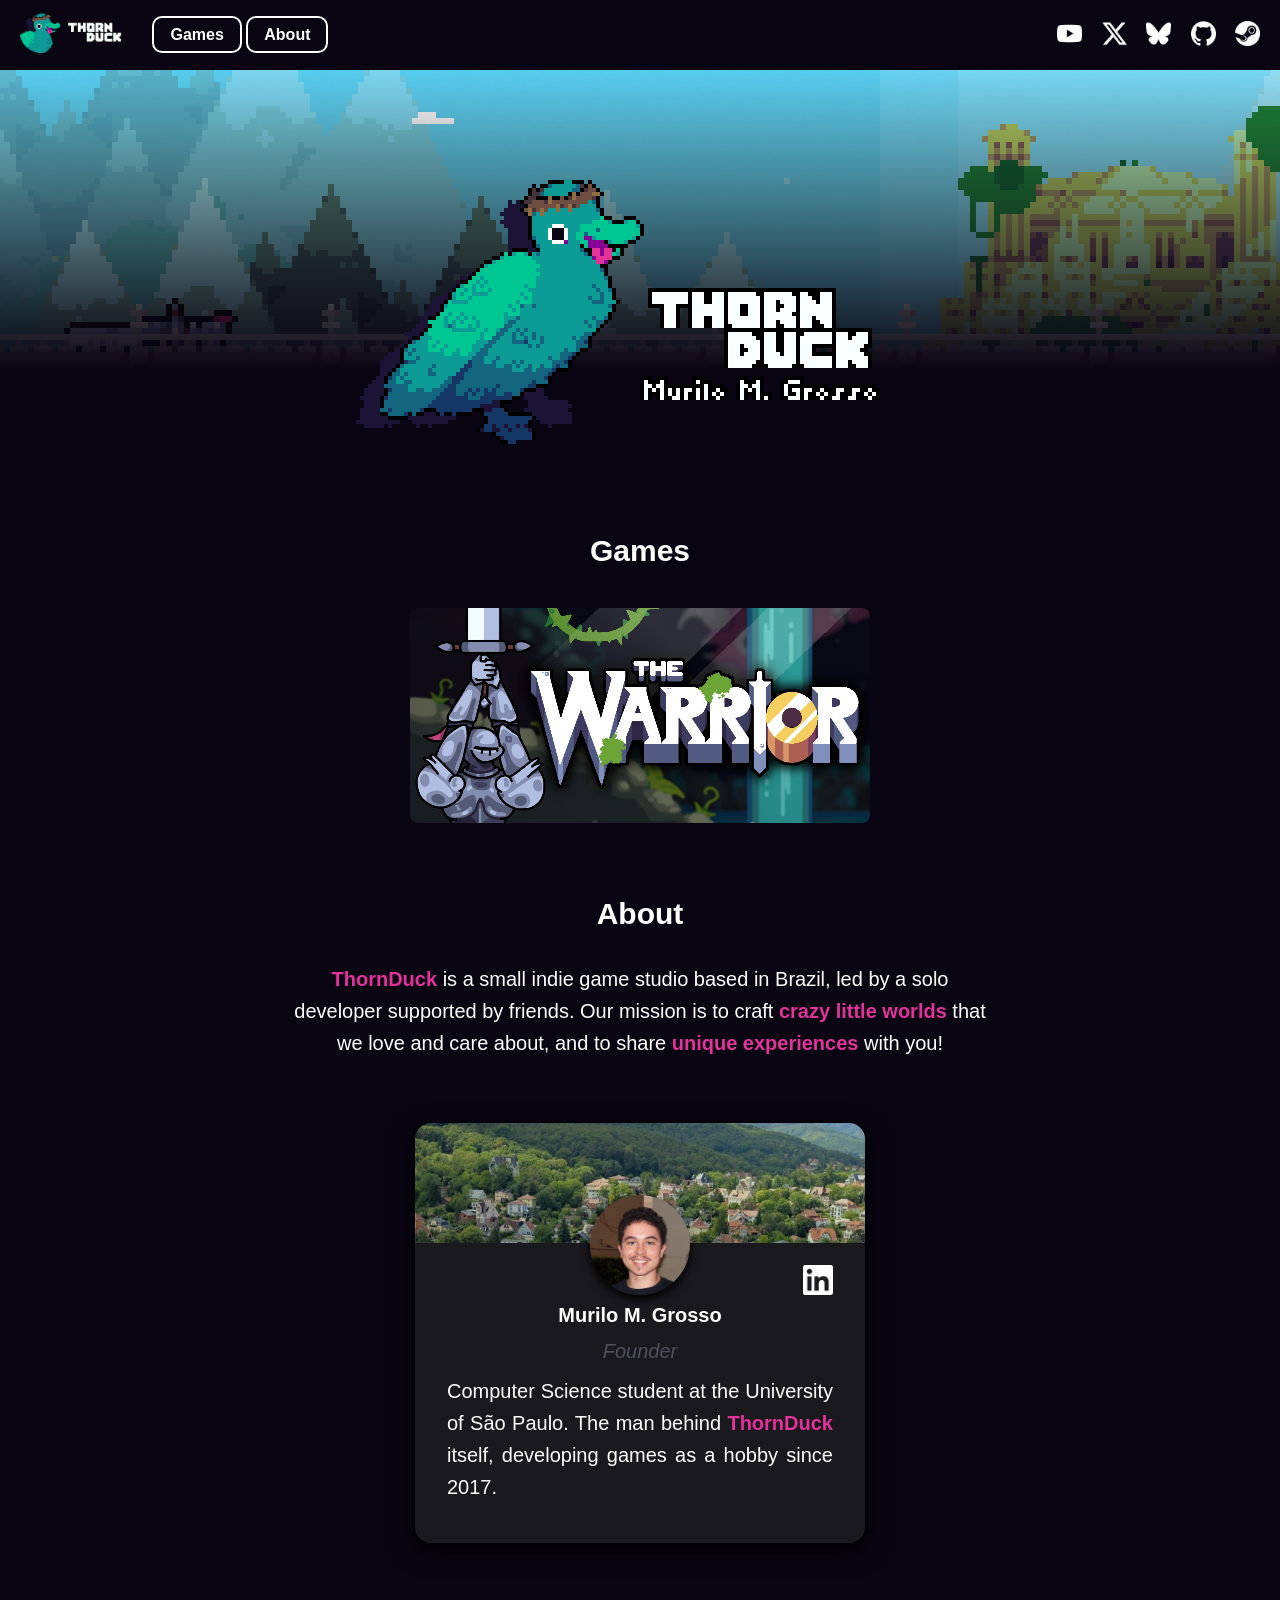
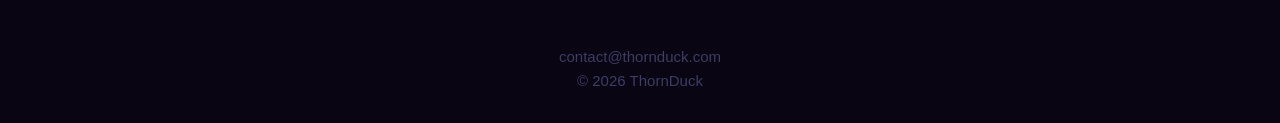
==== index.html @ c5590d7a "About update" ====
<!DOCTYPE html>
<html lang="en">
<head>	
    	<meta charset="UTF-8">
		<title>ThornDuck</title>
    	<link rel="stylesheet" href="styles/style.css">
		<link rel="icon" href="imgs/icon_32.ico">
</head>

<body>
<header>
	<div class="header-left">
		<a href="#">
			<img src="imgs/thornduck_header.png" alt="ThornDuck logo" class="header-logo">
		</a>

		<nav>
			<a href="#games">Games</a>
			<a href="#about">About</a>
		</nav>
	</div>

	<div class="header-right">
		<a href="https://www.youtube.com/@thornduck303" target="_blank"><img src="imgs/youtube.webp" alt="YouTube"></a>
		<a href="https://twitter.com/Murilo3031" target="_blank"><img src="imgs/x.webp" alt="X"></a>
		<a href="https://bsky.app/profile/thornduck.bsky.social" target="_blank"><img src="imgs/bluesky.webp" alt="Bluesky"></a>
		<a href="https://github.com/thornduck303" target="_blank"><img src="imgs/github.webp" alt="Github"></a>
		<a href="https://store.steampowered.com/curator/45712863-ThornDuck/" target="_blank"><img src="imgs/steam.webp" alt="Steam"></a>
	</div>
</header>

<main>
	<img id="main-logo" class="pixel-perfect-image" src="imgs/thornduck_160x80_2025.gif" alt="ThornDuck logo">

	<section id="games">
		<p> </p>
		<h2>Games</h2>

		<div class="game">
			<a class="game-capsule" href="https://store.steampowered.com/app/2411250/The_Warrior/" target="_blank">
				<img src="imgs/thewarrior_capsule.png" alt="The Warrior game cover">
			</a>
		</div>
	</section>

	<section id="about">
		<h2>About</h2>

		<div class="text">
			<p>
				<span class="colored-text">ThornDuck</span> is a small indie game studio based in Brazil, led by a solo developer supported by friends.
				Our mission is to craft <span class="colored-text">crazy little worlds</span> that we love and care about, and to share <span class="colored-text">unique experiences</span> with you!
			</p>
		</div>

		<div class="members-wrapper">
			<div class="member" id="murilo">
				<div class="member-header">
					<img class="profile-pic" src="imgs/murilo.jpg" alt="Murilo M. Grosso">
					<a class="member-linkedin" href="https://linkedin.com/in/murilomgrosso" target="_blank">
						<img src="imgs/linkedin.webp" alt="LinkedIn">
					</a>
				</div>

				<p class="member-name">Murilo M. Grosso</p>
				<p class="member-role">Founder</p>
				<p class="member-description">
					Computer Science student at the University of São Paulo.
					The man behind <span class="colored-text">ThornDuck</span> itself, developing games as a hobby since 2017.
				</p>
			</div>

			<!-- <div class="member" id="daniel">
				<div class="member-header">
					<img class="profile-pic" src="imgs/daniel.jpg" alt="Daniel L. Grave">
					<a class="member-linkedin" href="https://linkedin.com/in/daniellgrave" target="_blank">
						<img src="imgs/linkedin.webp" alt="LinkedIn">
					</a>
				</div>
				<p class="member-name">Daniel L. Grave</p>
				<p class="member-role">Composer & Strategy Consultant</p>
				<p class="member-description">
                    Software engineer and Unity developer with 6+ years experience.
                    Composer of <span class="colored-text">The Warrior soundtrack</span>.
				</p>
			</div> -->
		</div>
	</section>
</main>

<footer>
	<p>contact@thornduck.com</p>
	<p>© 2026 ThornDuck</p>
</footer>
</body>
</html>
---- styles/style.css ----
:root {
	--lightbrown:	#916e42;
	--brown:		#6e4e41;
	--darkbrown:	#48323b;
	--lightcyan:	#00c692;
	--cyan:			#0d9c95;
	--darkcyan:		#13667e;
	--darkercyan:	#153765;
	--darkestcyan:	#1b1437;
	--pink:			#e3329a;
	--darkpink:		#890094;
	--white:		#ffffff;
	--black:		#000000;
	--darkblue:		#090512;
}

* {
	box-sizing: border-box;
	margin: 0;
}

body {
	font-family: Arial, sans-serif;
	background-color: var(--darkblue);
	color: var(--white);
}

header {
	position: fixed;
	top: 0;
	width: 100%;
	height: 70px;

	display: flex;
	justify-content: space-between;
	align-items: center;
	background-color: var(--darkblue);

	padding: 0 20px;
	z-index: 1000;
}

.header-left {
	display: flex;
	align-items: center;
	gap: 30px;
}

.header-logo {
	height: 40px;
}

nav a {
	padding: 8px 16px;
	border: 2px solid var(--white);
	border-radius: 10px;

	color: var(--white);
	text-decoration: none;
	font-weight: bold;

	transition: 0.3s;
}

nav a:hover {
	background-color: var(--white);
	color: var(--darkblue);
}

.header-right img {
	height: 25px;
	margin-left: 15px;
}

main {
    margin-top: 70px;
    text-align: center;

    background-image: 
        linear-gradient(to top, var(--darkblue) 0%, var(--darkblue) 50%, transparent 100%),
        url("../imgs/main_background.png");

    background-repeat: no-repeat, repeat-x;
    background-position: top, top;

    background-size: auto 600px, auto;
}

section {
    scroll-margin-top: 80px;
	margin-top: 70px;
	margin-bottom: 70px;
}

h2 {
	font-size: 30px;
}

p {
    font-size: 20px;
    line-height: 1.6;
}

.colored-text {
	color: var(--pink);
	font-weight: bold;
}

#main-logo {
	margin-top: 70px;
	width: 640px;
}

.pixel-perfect-image{
	image-rendering: optimizeSpeed;
	image-rendering: -moz-crisp-edges;
	image-rendering: -o-crisp-edges;
	image-rendering: -webkit-optimize-contrast;
	image-rendering: optimize-contrast;
	image-rendering: pixelated;
	-ms-interpolation-mode: nearest-neighbor;
}

#about {
	display: flex;
	flex-direction: column;
	gap: 2rem;
}

.text {
	max-width: 700px;
	margin: auto;
}

.members-wrapper {
	display: flex;
	flex-wrap: wrap;
	justify-content: center;
	gap: 2rem;
}

.member { 
	position: relative; 
	padding: 2rem; 
	margin: 2rem 0; 
	border-radius: 16px; 

	background-color: rgba(25, 25, 30, 1); 
	overflow: hidden; 
	box-shadow: 0 8px 25px var(--black); 

	flex: 1 1 300px; 
	max-width: 450px; 
}

.member::before { 
	content: ""; 
	position: absolute; 
	top: 0; 
	left: 0; 
	width: 100%; 
	height: 120px; 

	background-size: cover; 
	background-position: center;
	 z-index: 0; 
	 opacity: 0.8; 
}

#murilo::before {
	background-image: url("../imgs/murilo_header.jpg");
}

#daniel::before {
	background-image: url("../imgs/daniel_header.jpg");
}

.member > * { 
	position: relative; 
	z-index: 1; 
}

.member-header {
	position: relative;
	display: flex;
	align-items: center;
}

.profile-pic { 
	width: 100px; 
	height: 100px;
	margin: 40px auto 0 auto; 

	border-radius: 50%; 
	object-fit: cover; 

	box-shadow: 0 4px 10px var(--black); 
}

.member-linkedin {
	position: absolute;
	right: 0;
	top: 110px;
}

.member-linkedin img { 
	width: 30px; height: auto; 
}

.member-name {
	margin: 0.25rem 0;
  	font-weight: bold;
}

.member-role {
	color: rgba(80, 80, 90, 1); 
  	font-style: italic;
}

.member-description {
	margin: 0.5rem 0;
	text-align: justify;
}

.game {
	margin-top: 40px;
}

.game-capsule img {
	border-radius: 8px;
}

footer {
	text-align: center;
	margin: 50px 0 30px;
}

footer p {
	color: rgba(60, 60, 100, 1); 
	font-size: 15px;
}
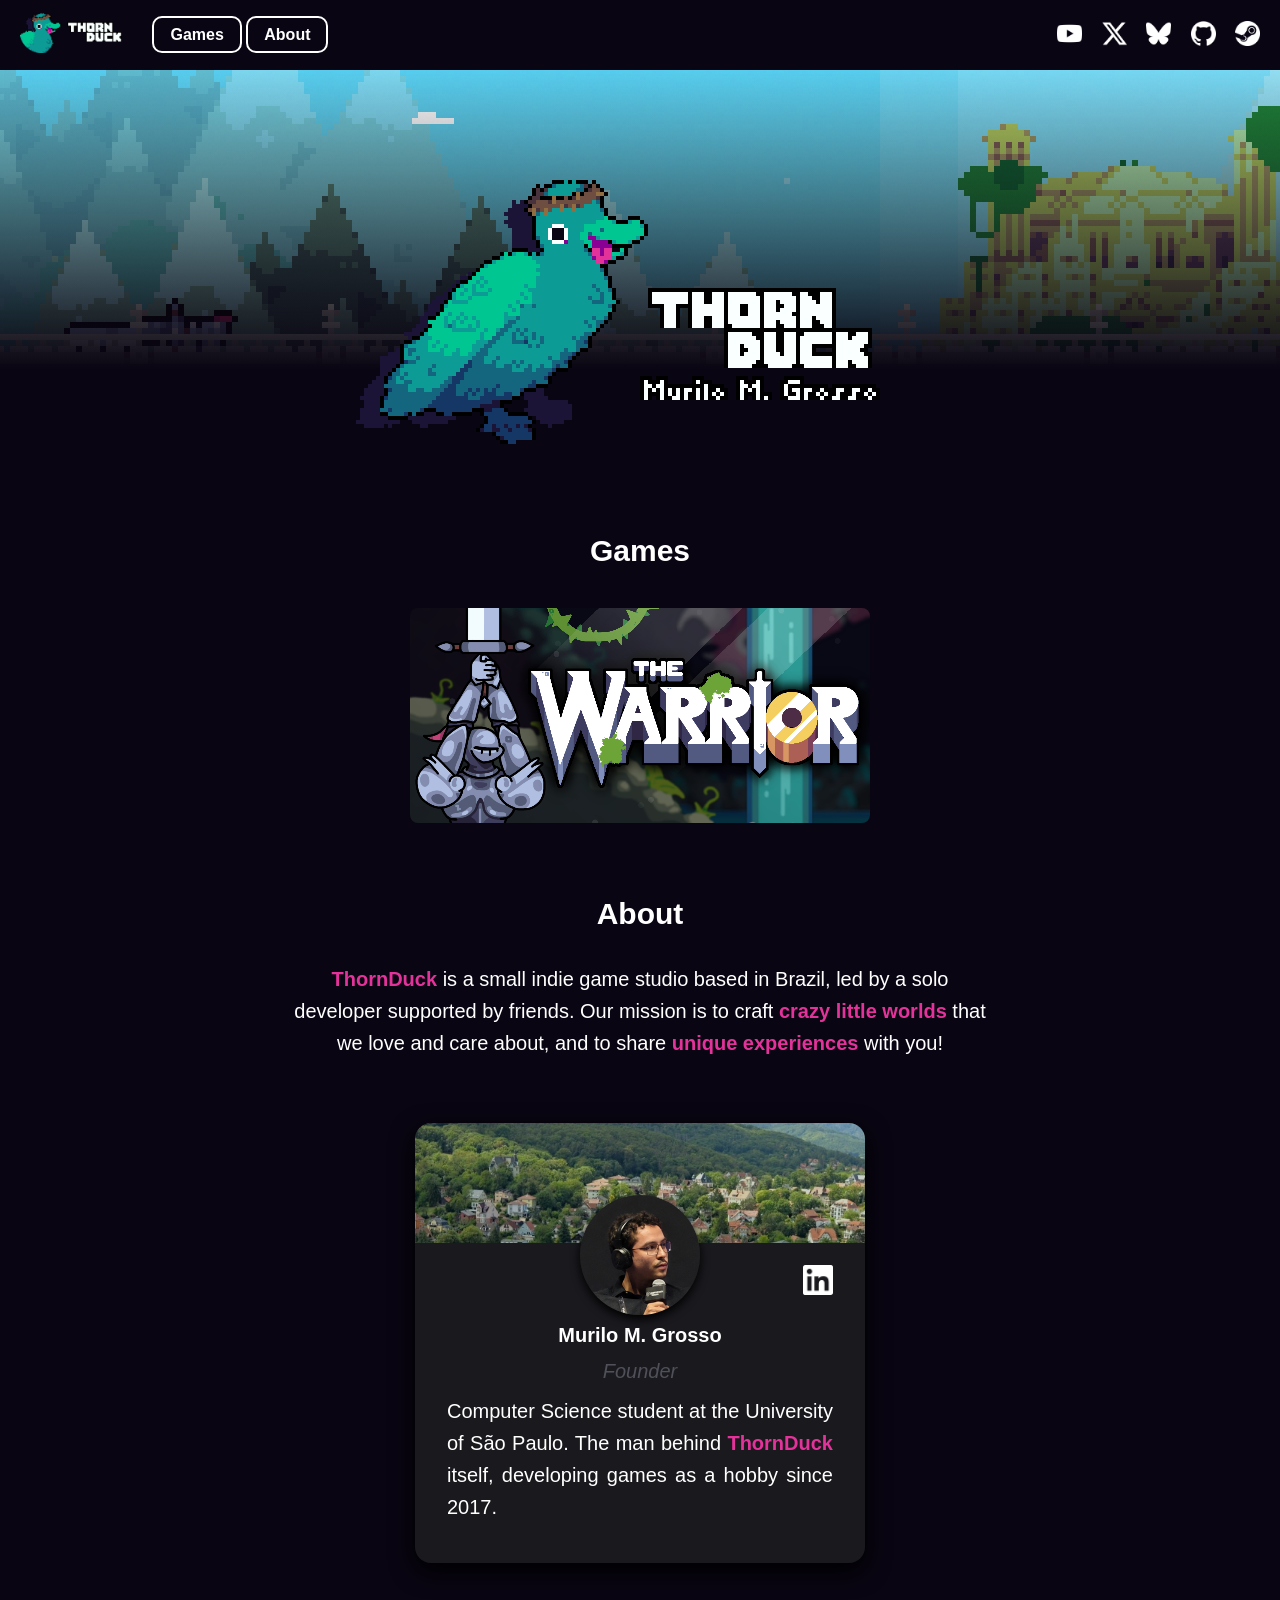
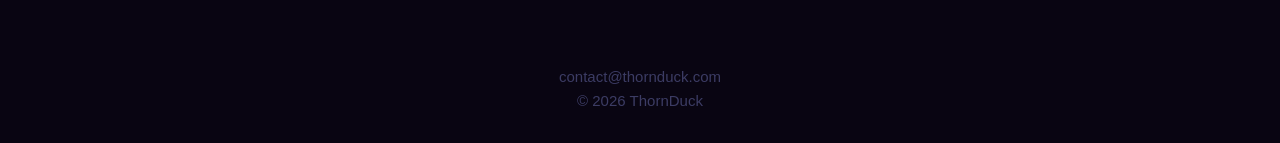
==== commit bde8027b: "New profile pic" ====
--- a/index.html
+++ b/index.html
@@ -69,20 +69,61 @@
 					The man behind <span class="colored-text">ThornDuck</span> itself, developing games as a hobby since 2017.
 				</p>
 			</div>
+		</div>
+<!-- 
+		<h3>Partners</h3>
 
-			<!-- <div class="member" id="daniel">
-				<div class="member-header">
-					<img class="profile-pic" src="imgs/daniel.jpg" alt="Daniel L. Grave">
-					<a class="member-linkedin" href="https://linkedin.com/in/daniellgrave" target="_blank">
-						<img src="imgs/linkedin.webp" alt="LinkedIn">
-					</a>
+		<div class="partners-wrapper">
+			<div class="partner" id="daniel">
+				<img class="partner-pic" src="imgs/daniel.jpg" alt="Daniel L. Grave">
+
+				<div class="partner-info">
+					<p class="partner-name">Daniel L. Grave</p>
+					<p class="partner-role">Business Strategy Consultant</p>
+					<p class="partner-description">
+						Composer of <span class="colored-text">The Warrior soundtrack</span>.
+					</p>
 				</div>
-				<p class="member-name">Daniel L. Grave</p>
-				<p class="member-role">Composer & Strategy Consultant</p>
-				<p class="member-description">
-                    Software engineer and Unity developer with 6+ years experience.
-                    Composer of <span class="colored-text">The Warrior soundtrack</span>.
-				</p>
+			</div>
+
+			<div class="partner" id="octavio">
+				<img class="partner-pic" src="imgs/octavio.jpg" alt="Octávio">
+
+				<div class="partner-info">
+					<p class="partner-name">Octávio</p>
+					<p class="partner-role">Composer</p>
+					<p class="partner-description">
+						THGTTS
+					</p>
+				</div>
+			</div>
+
+			<div class="partner" id="swipe">
+				<img class="partner-pic" src="imgs/swipe.jpg" alt="Swipe">
+
+				<div class="partner-info">
+					<p class="partner-name">Swipe</p>
+					<p class="partner-role">
+						Programmer
+					</p>
+					<p class="partner-description">
+						Chroma
+					</p>
+				</div>
+			</div>
+
+			<div class="partner" id="ekebis">
+				<img class="partner-pic" src="imgs/empty_user.jpg">
+
+				<div class="partner-info">
+					<p class="partner-name">Ekebis</p>
+					<p class="partner-role">
+						Composer
+					</p>
+					<p class="partner-description">
+						May 31st, 2004
+					</p>
+				</div>
 			</div> -->
 		</div>
 	</section>
--- a/styles/style.css
+++ b/styles/style.css
@@ -96,6 +96,10 @@
 	font-size: 30px;
 }
 
+h3 {
+	font-size: 25px;
+}
+
 p {
     font-size: 20px;
     line-height: 1.6;
@@ -187,8 +191,8 @@
 }
 
 .profile-pic { 
-	width: 100px; 
-	height: 100px;
+	width: 120px; 
+	height: 120px;
 	margin: 40px auto 0 auto; 
 
 	border-radius: 50%; 
@@ -222,6 +226,61 @@
 	text-align: justify;
 }
 
+.partners-wrapper {
+    display: flex;
+    gap: 20px;
+    flex-wrap: wrap;
+	justify-content: center;
+}
+
+.partner {
+    width: 140px;
+}
+
+.partner-pic { 
+	width: 75px; 
+	height: 75px;
+	margin: 20px auto 0 auto; 
+
+	border-radius: 50%; 
+	object-fit: cover; 
+
+	box-shadow: 0 4px 10px var(--black); 
+}
+
+.partner-name {
+	margin: 0.10rem 0;
+  	font-weight: bold;
+}
+
+.partner-role {
+	color: rgba(80, 80, 90, 1);
+	font-size: 16px;
+  	font-style: italic;
+}
+
+.partner-description {
+	font-size: 16px;
+}
+
+#daniel {
+    flex: 0 0 100%;
+    display: flex;
+    align-items: center;
+    justify-content: center;
+    gap: 20px;
+}
+
+#daniel .partner-pic {
+    width: 100px;
+    height: 100px;
+    margin: 0;
+}
+
+#daniel .partner-info {
+    text-align: left;
+}
+
 .game {
 	margin-top: 40px;
 }
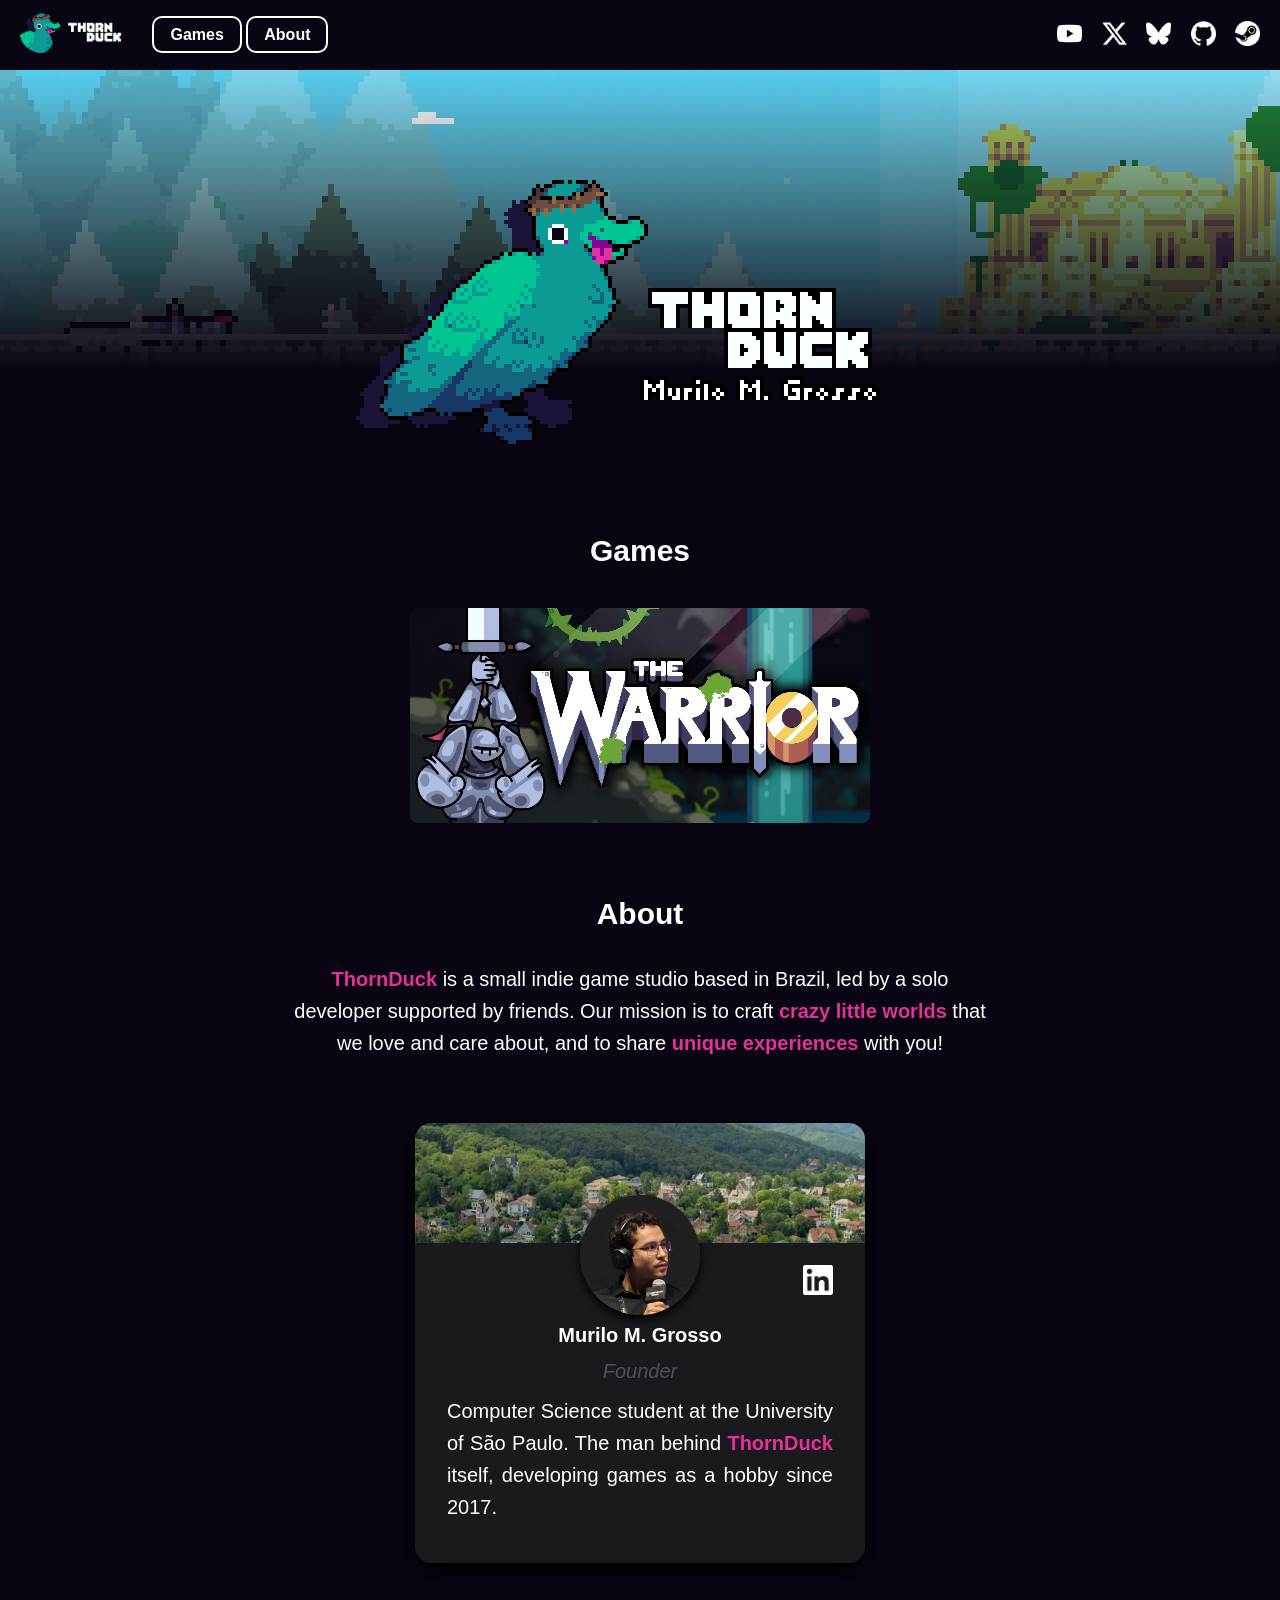
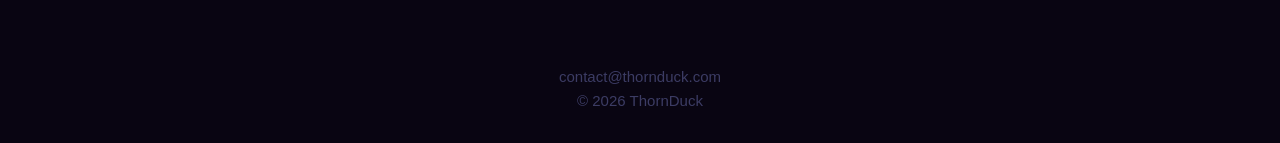
==== commit 2a8889f2: "Unused removed" ====
--- a/index.html
+++ b/index.html
@@ -70,62 +70,6 @@
 				</p>
 			</div>
 		</div>
-<!-- 
-		<h3>Partners</h3>
-
-		<div class="partners-wrapper">
-			<div class="partner" id="daniel">
-				<img class="partner-pic" src="imgs/daniel.jpg" alt="Daniel L. Grave">
-
-				<div class="partner-info">
-					<p class="partner-name">Daniel L. Grave</p>
-					<p class="partner-role">Business Strategy Consultant</p>
-					<p class="partner-description">
-						Composer of <span class="colored-text">The Warrior soundtrack</span>.
-					</p>
-				</div>
-			</div>
-
-			<div class="partner" id="octavio">
-				<img class="partner-pic" src="imgs/octavio.jpg" alt="Octávio">
-
-				<div class="partner-info">
-					<p class="partner-name">Octávio</p>
-					<p class="partner-role">Composer</p>
-					<p class="partner-description">
-						THGTTS
-					</p>
-				</div>
-			</div>
-
-			<div class="partner" id="swipe">
-				<img class="partner-pic" src="imgs/swipe.jpg" alt="Swipe">
-
-				<div class="partner-info">
-					<p class="partner-name">Swipe</p>
-					<p class="partner-role">
-						Programmer
-					</p>
-					<p class="partner-description">
-						Chroma
-					</p>
-				</div>
-			</div>
-
-			<div class="partner" id="ekebis">
-				<img class="partner-pic" src="imgs/empty_user.jpg">
-
-				<div class="partner-info">
-					<p class="partner-name">Ekebis</p>
-					<p class="partner-role">
-						Composer
-					</p>
-					<p class="partner-description">
-						May 31st, 2004
-					</p>
-				</div>
-			</div> -->
-		</div>
 	</section>
 </main>
 
--- a/styles/style.css
+++ b/styles/style.css
@@ -226,61 +226,6 @@
 	text-align: justify;
 }
 
-.partners-wrapper {
-    display: flex;
-    gap: 20px;
-    flex-wrap: wrap;
-	justify-content: center;
-}
-
-.partner {
-    width: 140px;
-}
-
-.partner-pic { 
-	width: 75px; 
-	height: 75px;
-	margin: 20px auto 0 auto; 
-
-	border-radius: 50%; 
-	object-fit: cover; 
-
-	box-shadow: 0 4px 10px var(--black); 
-}
-
-.partner-name {
-	margin: 0.10rem 0;
-  	font-weight: bold;
-}
-
-.partner-role {
-	color: rgba(80, 80, 90, 1);
-	font-size: 16px;
-  	font-style: italic;
-}
-
-.partner-description {
-	font-size: 16px;
-}
-
-#daniel {
-    flex: 0 0 100%;
-    display: flex;
-    align-items: center;
-    justify-content: center;
-    gap: 20px;
-}
-
-#daniel .partner-pic {
-    width: 100px;
-    height: 100px;
-    margin: 0;
-}
-
-#daniel .partner-info {
-    text-align: left;
-}
-
 .game {
 	margin-top: 40px;
 }
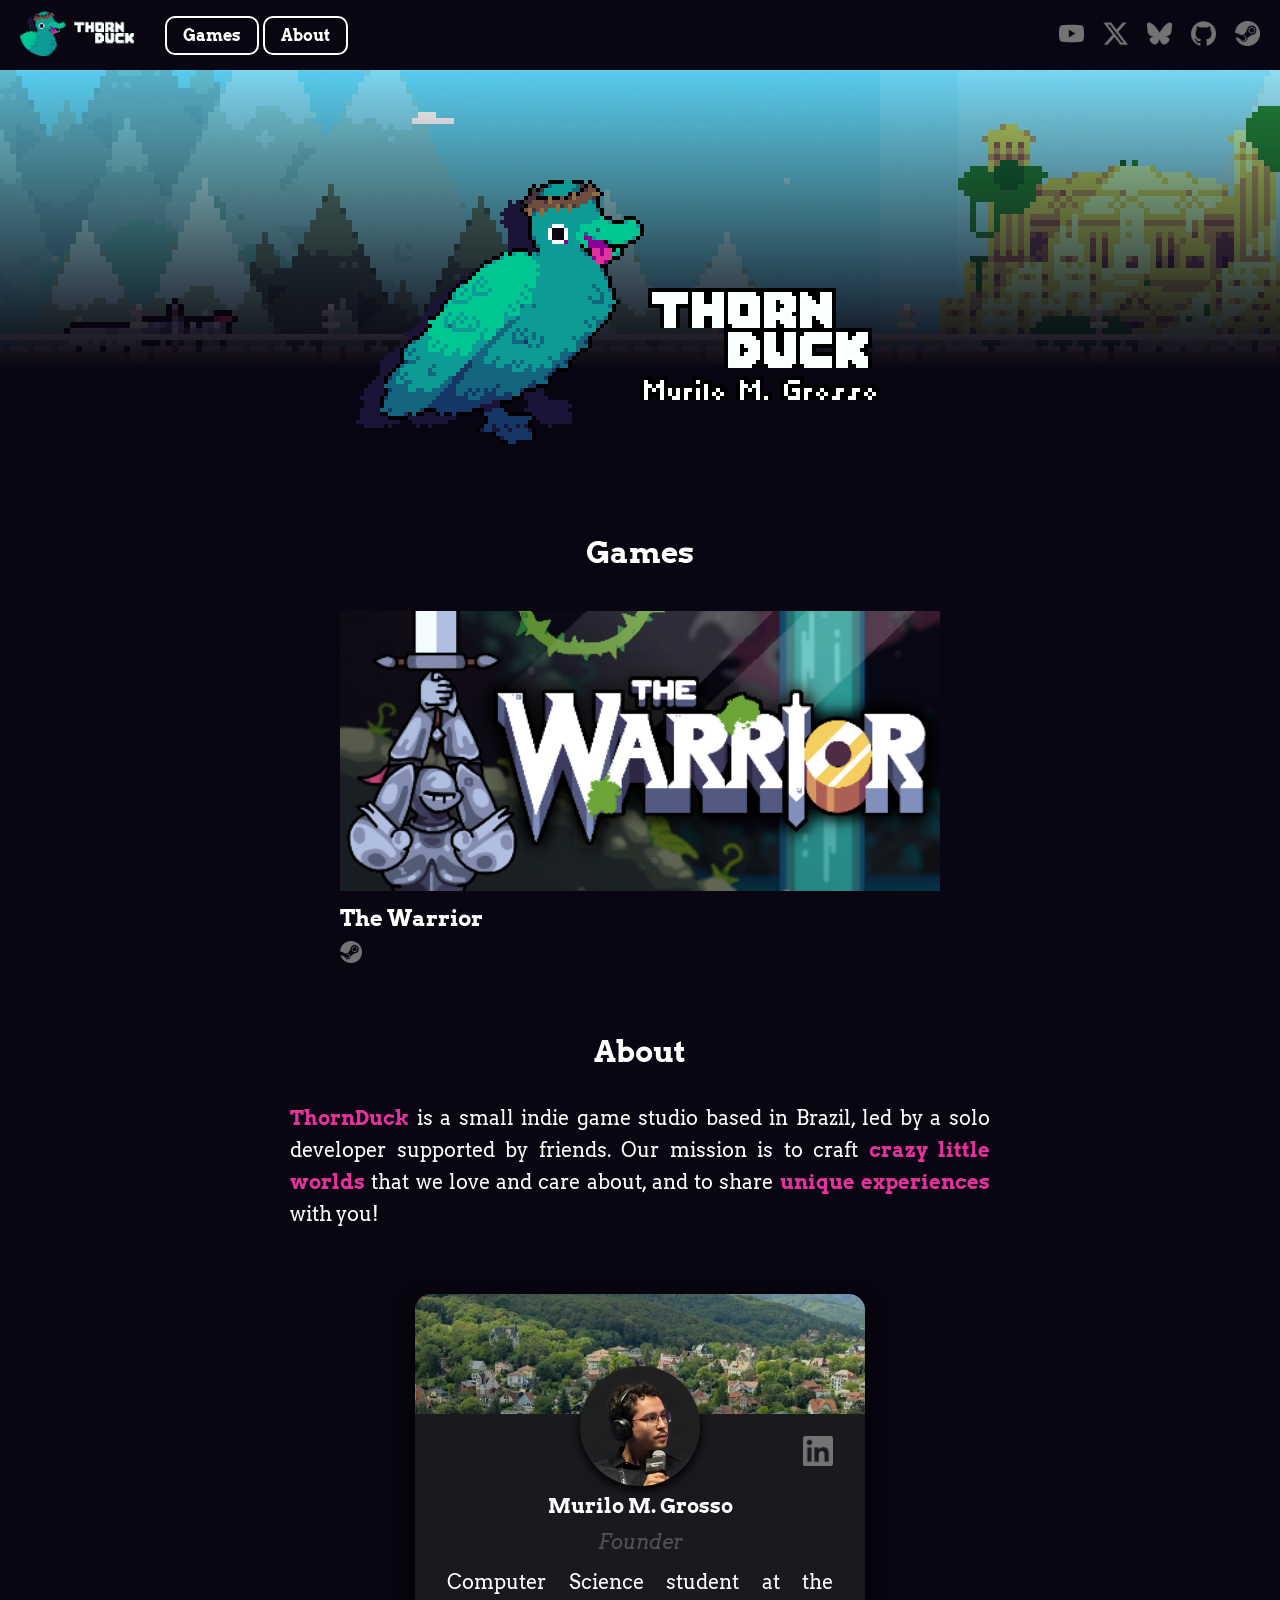
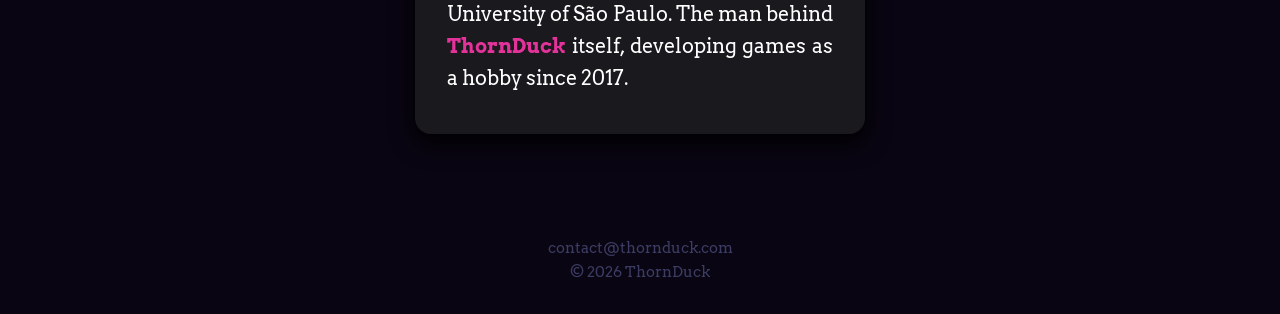
==== commit 1e9542e7: "Mobile layout" ====
--- a/index.html
+++ b/index.html
@@ -2,7 +2,11 @@
 <html lang="en">
 <head>	
     	<meta charset="UTF-8">
+		<meta name="viewport" content="width=device-width, initial-scale=1.0">
 		<title>ThornDuck</title>
+		<link rel="preconnect" href="https://fonts.googleapis.com">
+		<link rel="preconnect" href="https://fonts.gstatic.com" crossorigin>
+		<link href="https://fonts.googleapis.com/css2?family=Arvo:wght@400;700&display=swap" rel="stylesheet">
     	<link rel="stylesheet" href="styles/style.css">
 		<link rel="icon" href="imgs/icon_32.ico">
 </head>
@@ -33,13 +37,21 @@
 	<img id="main-logo" class="pixel-perfect-image" src="imgs/thornduck_160x80_2025.gif" alt="ThornDuck logo">
 
 	<section id="games">
-		<p> </p>
 		<h2>Games</h2>
 
 		<div class="game">
 			<a class="game-capsule" href="https://store.steampowered.com/app/2411250/The_Warrior/" target="_blank">
-				<img src="imgs/thewarrior_capsule.png" alt="The Warrior game cover">
+				<div class="capsule-image-wrapper">
+					<img src="imgs/thewarrior_capsule.png" alt="The Warrior game cover">
+				</div>
 			</a>
+
+			<div class="game-info">
+				<p class="game-name">The Warrior</p>
+				<div class="game-platforms">
+					<img src="imgs/steam.webp" alt="Available on Steam">
+				</div>
+			</div>
 		</div>
 	</section>
 
@@ -78,4 +90,4 @@
 	<p>© 2026 ThornDuck</p>
 </footer>
 </body>
-</html>
+</html>
--- a/styles/style.css
+++ b/styles/style.css
@@ -12,6 +12,9 @@
 	--white:		#ffffff;
 	--black:		#000000;
 	--darkblue:		#090512;
+	--panelgray:	rgba(25, 25, 30, 1);
+	--mutedgray:	rgba(80, 80, 90, 1);
+	--footergray:	rgba(60, 60, 100, 1);
 }
 
 * {
@@ -20,7 +23,7 @@
 }
 
 body {
-	font-family: Arial, sans-serif;
+	font-family: 'Arvo', serif;
 	background-color: var(--darkblue);
 	color: var(--white);
 }
@@ -47,7 +50,7 @@
 }
 
 .header-logo {
-	height: 40px;
+	height: 45px;
 }
 
 nav a {
@@ -70,6 +73,13 @@
 .header-right img {
 	height: 25px;
 	margin-left: 15px;
+
+	filter: brightness(0) invert(0.45);
+	transition: filter 0.3s;
+}
+
+.header-right img:hover {
+	filter: brightness(0) invert(1);
 }
 
 main {
@@ -96,10 +106,6 @@
 	font-size: 30px;
 }
 
-h3 {
-	font-size: 25px;
-}
-
 p {
     font-size: 20px;
     line-height: 1.6;
@@ -113,6 +119,7 @@
 #main-logo {
 	margin-top: 70px;
 	width: 640px;
+	max-width: 90vw;
 }
 
 .pixel-perfect-image{
@@ -134,6 +141,7 @@
 .text {
 	max-width: 700px;
 	margin: auto;
+	text-align: justify;
 }
 
 .members-wrapper {
@@ -149,7 +157,7 @@
 	margin: 2rem 0; 
 	border-radius: 16px; 
 
-	background-color: rgba(25, 25, 30, 1); 
+	background-color: var(--panelgray); 
 	overflow: hidden; 
 	box-shadow: 0 8px 25px var(--black); 
 
@@ -175,10 +183,6 @@
 	background-image: url("../imgs/murilo_header.jpg");
 }
 
-#daniel::before {
-	background-image: url("../imgs/daniel_header.jpg");
-}
-
 .member > * { 
 	position: relative; 
 	z-index: 1; 
@@ -209,6 +213,13 @@
 
 .member-linkedin img { 
 	width: 30px; height: auto; 
+
+	filter: brightness(0) invert(0.45);
+	transition: filter 0.3s;
+}
+
+.member-linkedin img:hover {
+	filter: brightness(0) invert(1);
 }
 
 .member-name {
@@ -217,7 +228,7 @@
 }
 
 .member-role {
-	color: rgba(80, 80, 90, 1); 
+	color: var(--mutedgray); 
   	font-style: italic;
 }
 
@@ -230,8 +241,68 @@
 	margin-top: 40px;
 }
 
-.game-capsule img {
-	border-radius: 8px;
+.game-capsule {
+	display: inline-block;
+	width: 600px;
+	max-width: 90vw;
+}
+
+.capsule-image-wrapper {
+	position: relative;
+	overflow: hidden;
+	border-radius: 0;
+}
+
+.capsule-image-wrapper img {
+	display: block;
+	width: 100%;
+	transition: transform 0.3s ease;
+}
+
+.capsule-image-wrapper::after {
+	content: "";
+	position: absolute;
+	inset: 0;
+	background-color: var(--black);
+	opacity: 0;
+	transition: opacity 0.3s ease;
+}
+
+.game-capsule:hover .capsule-image-wrapper img {
+	transform: scale(1.04);
+}
+
+.game-capsule:hover .capsule-image-wrapper::after {
+	opacity: 0.3;
+}
+
+.game-info {
+	width: 600px;
+	max-width: 90vw;
+	margin: 6px auto 0;
+	text-align: left;
+}
+
+.game-name {
+	font-size: 22px;
+	font-weight: bold;
+	transition: opacity 0.3s ease;
+}
+
+.game-capsule:hover ~ .game-info .game-name {
+	opacity: 0.6;
+}
+
+.game-platforms {
+	display: flex;
+	justify-content: flex-start;
+	gap: 12px;
+	margin-top: 4px;
+}
+
+.game-platforms img {
+	height: 22px;
+	filter: brightness(0) invert(0.45);
 }
 
 footer {
@@ -240,6 +311,114 @@
 }
 
 footer p {
-	color: rgba(60, 60, 100, 1); 
+	color: var(--footergray); 
 	font-size: 15px;
 }
+
+@media (max-width: 900px) {
+	.header-left {
+		gap: 15px;
+	}
+
+	.header-logo {
+		height: 34px;
+	}
+
+	nav a {
+		padding: 6px 12px;
+		font-size: 14px;
+	}
+
+	.header-right img {
+		height: 20px;
+		margin-left: 10px;
+	}
+}
+
+@media (max-width: 640px) {
+	header {
+		flex-direction: column;
+		align-items: center;
+		justify-content: center;
+		height: auto;
+		gap: 8px;
+		padding: 10px 16px;
+	}
+
+	.header-left {
+		height: 40px;
+	}
+
+	.header-right {
+		display: flex;
+		align-items: center;
+		height: 28px;
+		gap: 16px;
+	}
+
+	.header-right img {
+		margin-left: 0;
+	}
+
+	main {
+		margin-top: 96px;
+		background-size: auto 220px, auto 220px;
+	}
+
+	#main-logo {
+		width: 90%;
+		max-width: 340px;
+		margin-top: 25px;
+	}
+
+	section {
+		margin-top: 45px;
+		margin-bottom: 45px;
+		padding: 0 16px;
+	}
+
+	h2 {
+		font-size: 24px;
+	}
+
+	p {
+		font-size: 16px;
+	}
+
+	.game-capsule,
+	.game-info {
+		width: 100%;
+	}
+
+	.game-name {
+		font-size: 18px;
+	}
+
+	.member {
+		padding: 1.5rem;
+	}
+
+	.profile-pic {
+		width: 100px;
+		height: 100px;
+	}
+
+	.member-linkedin {
+		top: 90px;
+	}
+}
+
+@media (max-width: 380px) {
+	.header-logo {
+		height: 28px;
+	}
+
+	nav a {
+		padding: 5px 8px;
+		font-size: 12px;
+	}
+
+	.header-right img {
+		height: 18px;
+	}
+}
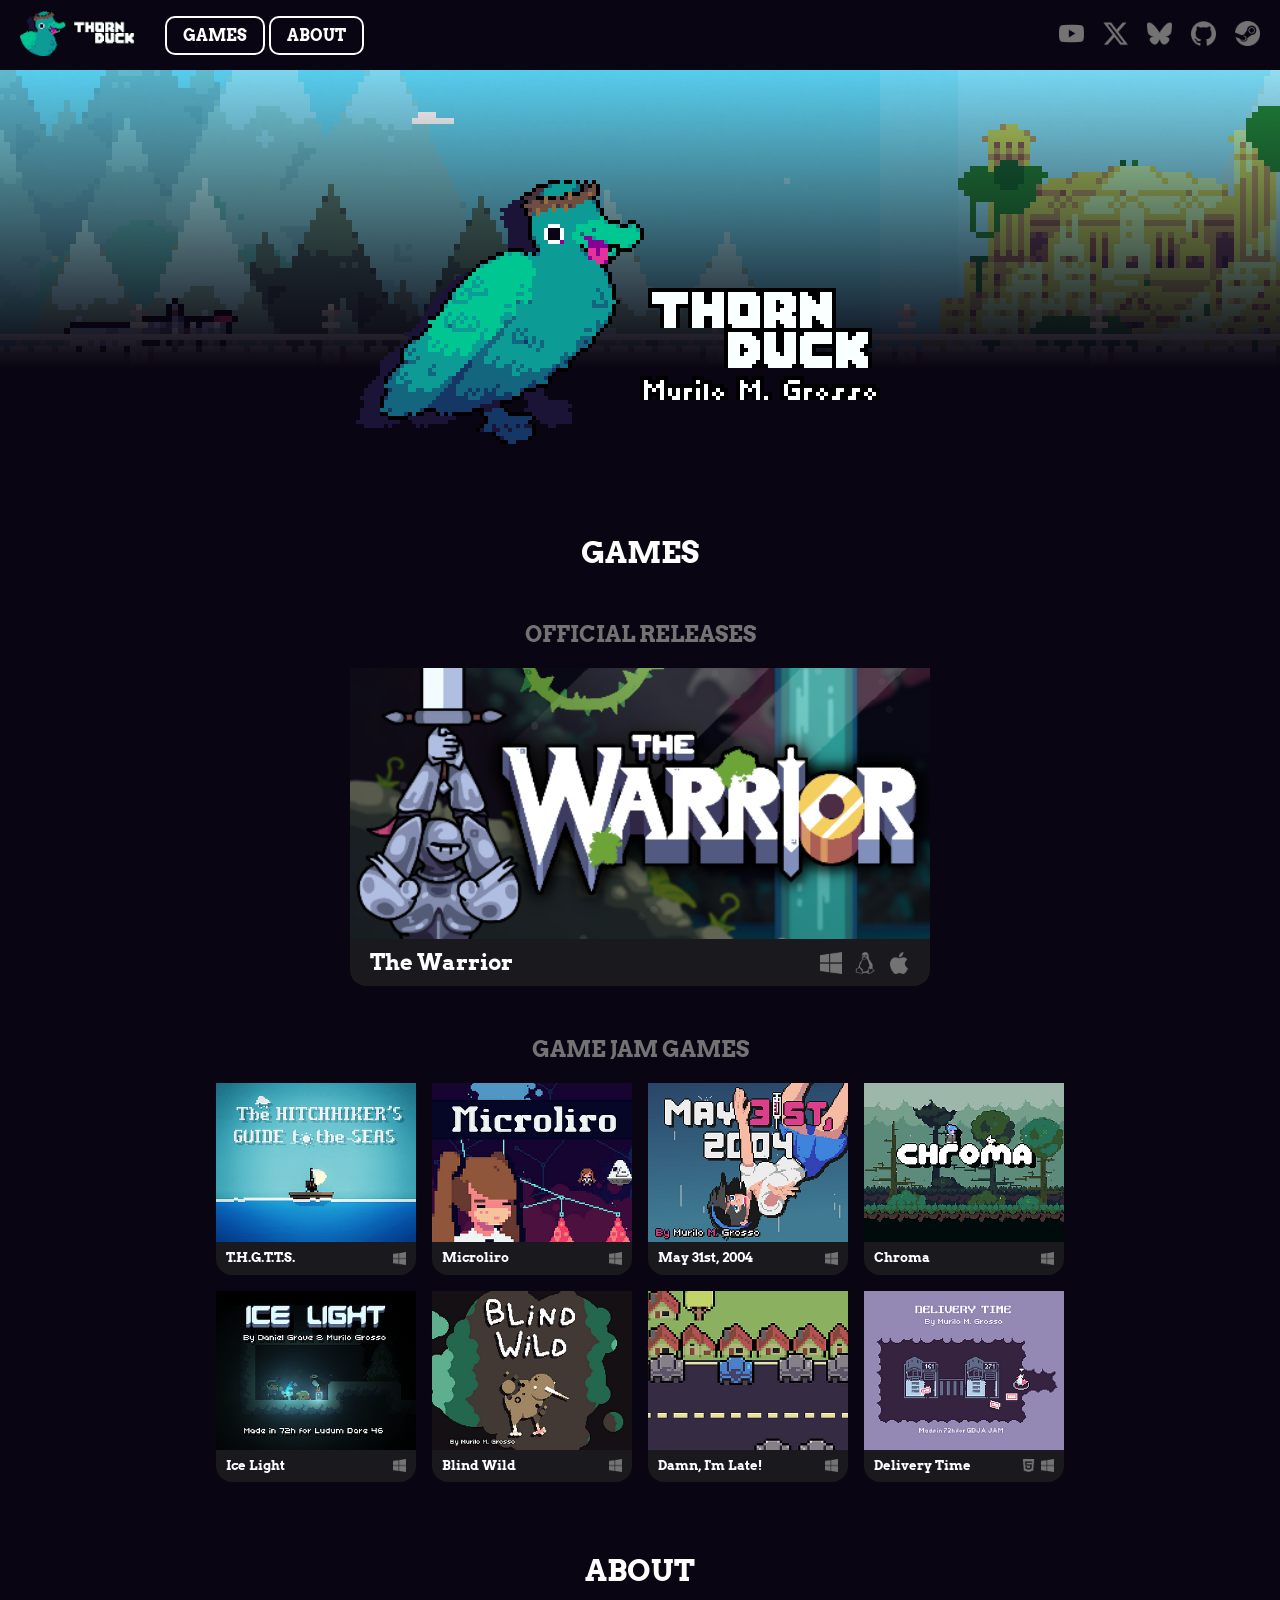
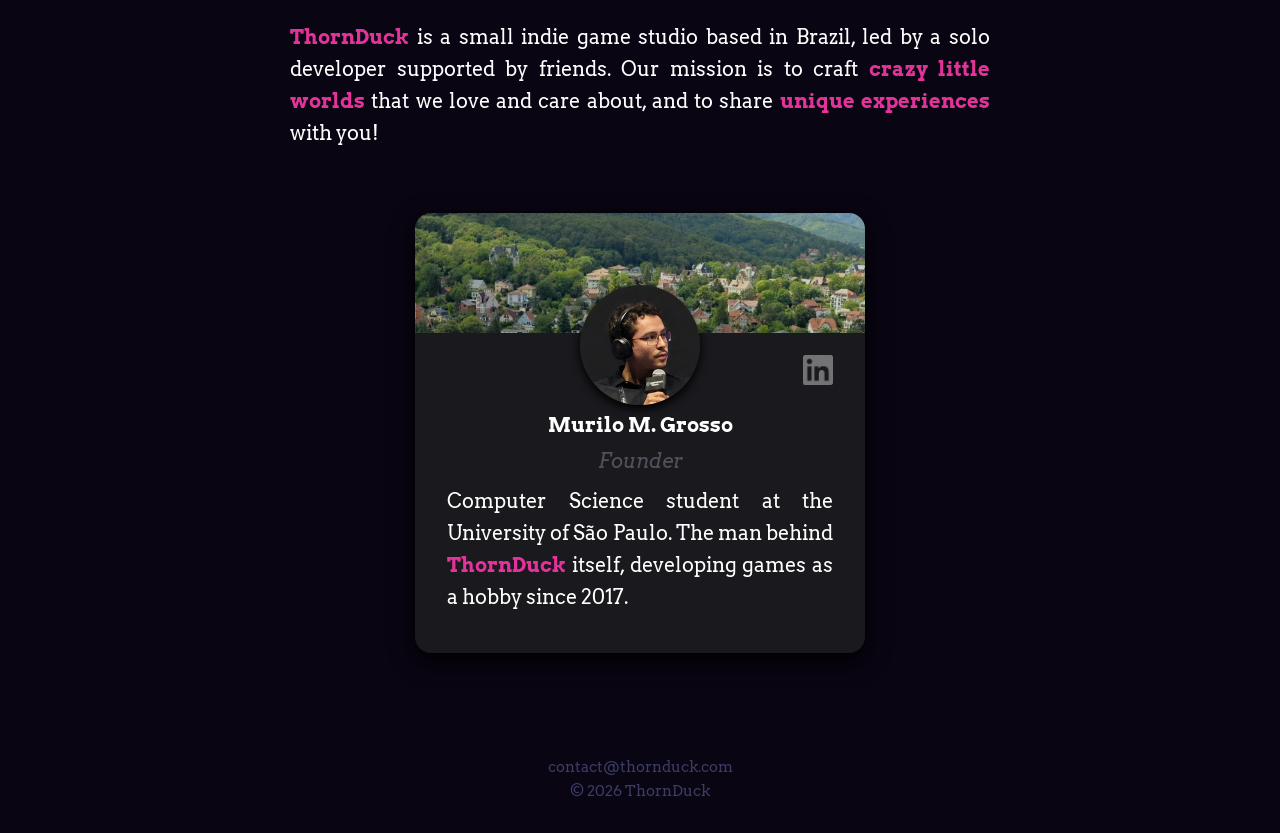
==== commit 48129839: "Better game capsules" ====
--- a/index.html
+++ b/index.html
@@ -13,14 +13,20 @@
 
 <body>
 <header>
+	<button class="hamburger" id="hamburgerBtn" aria-label="Toggle menu" aria-expanded="false">
+		<span></span>
+		<span></span>
+		<span></span>
+	</button>
+
 	<div class="header-left">
 		<a href="#">
 			<img src="imgs/thornduck_header.png" alt="ThornDuck logo" class="header-logo">
 		</a>
 
 		<nav>
-			<a href="#games">Games</a>
-			<a href="#about">About</a>
+			<a href="#games">GAMES</a>
+			<a href="#about">ABOUT</a>
 		</nav>
 	</div>
 
@@ -31,32 +37,170 @@
 		<a href="https://github.com/thornduck303" target="_blank"><img src="imgs/github.webp" alt="Github"></a>
 		<a href="https://store.steampowered.com/curator/45712863-ThornDuck/" target="_blank"><img src="imgs/steam.webp" alt="Steam"></a>
 	</div>
+
+	<div class="mobile-menu" id="mobileMenu"></div>
 </header>
 
 <main>
 	<img id="main-logo" class="pixel-perfect-image" src="imgs/thornduck_160x80_2025.gif" alt="ThornDuck logo">
 
 	<section id="games">
-		<h2>Games</h2>
-
-		<div class="game">
-			<a class="game-capsule" href="https://store.steampowered.com/app/2411250/The_Warrior/" target="_blank">
-				<div class="capsule-image-wrapper">
-					<img src="imgs/thewarrior_capsule.png" alt="The Warrior game cover">
-				</div>
-			</a>
-
-			<div class="game-info">
-				<p class="game-name">The Warrior</p>
-				<div class="game-platforms">
-					<img src="imgs/steam.webp" alt="Available on Steam">
+		<h2>GAMES</h2>
+
+		<div class="games-group">
+			<h3 class="games-subheading">OFFICIAL RELEASES</h3>
+
+			<div class="games-grid official-games">
+				<div class="game">
+					<a class="game-capsule" href="https://store.steampowered.com/app/2411250/The_Warrior/" target="_blank">
+						<div class="capsule-image-wrapper">
+							<img src="imgs/thewarrior_capsule.png" alt="The Warrior game cover">
+							<video class="capsule-video" src="imgs/thewarrior_trailer.mp4" muted loop playsinline preload="none"></video>
+						</div>
+					</a>
+
+					<div class="game-info">
+						<p class="game-name">The Warrior</p>
+						<div class="game-platforms">
+							<img src="imgs/windows.webp" alt="Available on Windows">
+							<img src="imgs/linux.webp" alt="Available on Linux">
+							<img src="imgs/mac.webp" alt="Available on Mac">
+						</div>
+					</div>
 				</div>
 			</div>
 		</div>
+
+		<div class="games-group">
+			<h3 class="games-subheading">GAME JAM GAMES</h3>
+
+			<div class="games-grid jam-games">
+				<div class="game">
+					<a class="game-capsule" href="https://thornduck.itch.io/the-hitchhikers-guide-to-the-seas" target="_blank">
+						<div class="capsule-image-wrapper">
+							<img src="imgs/thgtts_capsule.png" alt="The Hitchhiker's Guide To The Seas game cover">
+						</div>
+					</a>
+
+					<div class="game-info">
+						<p class="game-name">T.H.G.T.T.S.</p>
+						<div class="game-platforms">
+							<img src="imgs/windows.webp" alt="Available on Windows">
+						</div>
+					</div>
+				</div>
+
+				<div class="game">
+					<a class="game-capsule" href="https://thornduck.itch.io/microliro" target="_blank">
+						<div class="capsule-image-wrapper">
+							<img src="imgs/microliro_capsule.png" alt="Microliro game cover">
+						</div>
+					</a>
+
+					<div class="game-info">
+						<p class="game-name">Microliro</p>
+						<div class="game-platforms">
+							<img src="imgs/windows.webp" alt="Available on Windows">
+						</div>
+					</div>
+				</div>
+
+				<div class="game">
+					<a class="game-capsule" href="https://thornduck.itch.io/may-31st-2004" target="_blank">
+						<div class="capsule-image-wrapper">
+							<img src="imgs/may31st2004_capsule.png" alt="May 31st, 2004 game cover">
+						</div>
+					</a>
+
+					<div class="game-info">
+						<p class="game-name">May 31st, 2004</p>
+						<div class="game-platforms">
+							<img src="imgs/windows.webp" alt="Available on Windows">
+						</div>
+					</div>
+				</div>
+
+				<div class="game">
+					<a class="game-capsule" href="https://thornduck.itch.io/chroma" target="_blank">
+						<div class="capsule-image-wrapper">
+							<img src="imgs/chroma_capsule.png" alt="Chroma game cover">
+						</div>
+					</a>
+
+					<div class="game-info">
+						<p class="game-name">Chroma</p>
+						<div class="game-platforms">
+							<img src="imgs/windows.webp" alt="Available on Windows">
+						</div>
+					</div>
+				</div>
+
+				<div class="game">
+					<a class="game-capsule" href="https://thorn-dragon.itch.io/ice-light" target="_blank">
+						<div class="capsule-image-wrapper">
+							<img src="imgs/icelight_capsule.png" alt="Ice Light game cover">
+						</div>
+					</a>
+
+					<div class="game-info">
+						<p class="game-name">Ice Light</p>
+						<div class="game-platforms">
+							<img src="imgs/windows.webp" alt="Available on Windows">
+						</div>
+					</div>
+				</div>
+
+				<div class="game">
+					<a class="game-capsule" href="https://thornduck.itch.io/blind-wild" target="_blank">
+						<div class="capsule-image-wrapper">
+							<img src="imgs/blindwild_capsule.png" alt="Blind Wild game cover">
+						</div>
+					</a>
+
+					<div class="game-info">
+						<p class="game-name">Blind Wild</p>
+						<div class="game-platforms">
+							<img src="imgs/windows.webp" alt="Available on Windows">
+						</div>
+					</div>
+				</div>
+
+				<div class="game">
+					<a class="game-capsule" href="https://thornduck.itch.io/damn-im-late" target="_blank">
+						<div class="capsule-image-wrapper">
+							<img src="imgs/damnimlate_capsule.png" alt="Damn, I'm Late game cover">
+						</div>
+					</a>
+
+					<div class="game-info">
+						<p class="game-name">Damn, I'm Late!</p>
+						<div class="game-platforms">
+							<img src="imgs/windows.webp" alt="Available on Windows">
+						</div>
+					</div>
+				</div>
+
+				<div class="game">
+					<a class="game-capsule" href="https://thornduck.itch.io/delivery-time" target="_blank">
+						<div class="capsule-image-wrapper">
+							<img src="imgs/deliverytime_capsule.png" alt="Delivery Time game cover">
+						</div>
+					</a>
+
+					<div class="game-info">
+						<p class="game-name">Delivery Time</p>
+						<div class="game-platforms">
+							<img src="imgs/html.webp" alt="Available on Browser">
+							<img src="imgs/windows.webp" alt="Available on Windows">
+						</div>
+					</div>
+				</div>
+			</div>
+		</div>
 	</section>
 
 	<section id="about">
-		<h2>About</h2>
+		<h2>ABOUT</h2>
 
 		<div class="text">
 			<p>
@@ -89,5 +233,7 @@
 	<p>contact@thornduck.com</p>
 	<p>© 2026 ThornDuck</p>
 </footer>
+
+<script src="scripts/script.js"></script>
 </body>
 </html>
--- a/styles/style.css
+++ b/styles/style.css
@@ -15,6 +15,7 @@
 	--panelgray:	rgba(25, 25, 30, 1);
 	--mutedgray:	rgba(80, 80, 90, 1);
 	--footergray:	rgba(60, 60, 100, 1);
+	--icongray:		rgba(115, 115, 115, 1);
 }
 
 * {
@@ -82,6 +83,85 @@
 	filter: brightness(0) invert(1);
 }
 
+.hamburger {
+	display: none;
+	flex-direction: column;
+	justify-content: center;
+	gap: 5px;
+
+	width: 26px;
+	height: 20px;
+	background: none;
+	border: none;
+	padding: 0;
+	cursor: pointer;
+
+	position: absolute;
+	left: 16px;
+	top: 50%;
+	transform: translateY(-50%);
+	z-index: 1001;
+}
+
+.hamburger span {
+	display: block;
+	width: 100%;
+	height: 2px;
+	background-color: var(--white);
+	border-radius: 2px;
+	transition: 0.3s;
+}
+
+.hamburger.active span:nth-child(1) {
+	transform: translateY(7px) rotate(45deg);
+}
+
+.hamburger.active span:nth-child(2) {
+	opacity: 0;
+}
+
+.hamburger.active span:nth-child(3) {
+	transform: translateY(-7px) rotate(-45deg);
+}
+
+.mobile-menu {
+	display: none;
+	flex-direction: column;
+	align-items: center;
+	gap: 16px;
+
+	position: absolute;
+	top: 100%;
+	left: 0;
+	width: 100%;
+
+	background-color: var(--darkblue);
+	padding: 20px 16px 24px;
+}
+
+.mobile-menu.open {
+	display: flex;
+}
+
+.mobile-menu nav {
+	display: flex;
+	flex-direction: column;
+	gap: 12px;
+	width: 100%;
+	max-width: 320px;
+}
+
+.mobile-menu nav a {
+	text-align: center;
+}
+
+.mobile-menu .header-right {
+	display: flex;
+	flex-wrap: wrap;
+	justify-content: center;
+	gap: 16px;
+}
+
 main {
     margin-top: 70px;
     text-align: center;
@@ -104,6 +184,12 @@
 
 h2 {
 	font-size: 30px;
+}
+
+h3 {
+	font-size: 22px;
+	margin-bottom: 20px;
+	color: var(--icongray);
 }
 
 p {
@@ -237,14 +323,57 @@
 	text-align: justify;
 }
 
-.game {
-	margin-top: 40px;
+.games-group {
+	margin-top: 50px;
+}
+
+.games-grid {
+	display: flex;
+	flex-wrap: wrap;
+	justify-content: center;
+}
+
+.official-games {
+	gap: 40px;
+	max-width: 1220px;
+	margin: 0 auto;
+}
+
+.official-games .game {
+	flex: 1 1 580px;
+	max-width: 580px;
+}
+
+.jam-games {
+	gap: 16px;
+	max-width: 1000px;
+	margin: 0 auto;
+}
+
+.jam-games .game {
+	flex: 0 0 200px;
+}
+
+.jam-games .game-info {
+	padding: 6px 10px;
+}
+
+.jam-games .game-name {
+	font-size: 13px;
+}
+
+.jam-games .game-platforms {
+	gap: 6px;
+}
+
+.jam-games .game-platforms img {
+	height: 13px;
 }
 
 .game-capsule {
-	display: inline-block;
-	width: 600px;
-	max-width: 90vw;
+	display: block;
+	vertical-align: bottom;
+	width: 100%;
 }
 
 .capsule-image-wrapper {
@@ -253,34 +382,45 @@
 	border-radius: 0;
 }
 
-.capsule-image-wrapper img {
+.capsule-image-wrapper img,
+.capsule-image-wrapper video {
 	display: block;
 	width: 100%;
 	transition: transform 0.3s ease;
 }
 
-.capsule-image-wrapper::after {
-	content: "";
+.capsule-image-wrapper video {
 	position: absolute;
 	inset: 0;
-	background-color: var(--black);
+	height: 100%;
+	object-fit: cover;
+
 	opacity: 0;
-	transition: opacity 0.3s ease;
-}
-
-.game-capsule:hover .capsule-image-wrapper img {
+	transition: opacity 0.3s ease, transform 0.3s ease;
+}
+
+.game-capsule:hover .capsule-image-wrapper video {
+	opacity: 1;
+}
+
+.game-capsule:hover .capsule-image-wrapper img,
+.game-capsule:hover .capsule-image-wrapper video {
 	transform: scale(1.04);
 }
 
-.game-capsule:hover .capsule-image-wrapper::after {
-	opacity: 0.3;
-}
-
 .game-info {
-	width: 600px;
-	max-width: 90vw;
-	margin: 6px auto 0;
+	width: 100%;
+	margin: 0;
+
+	display: flex;
+	justify-content: space-between;
+	align-items: center;
+
+	background-color: var(--panelgray);
+	padding: 6px 20px;
 	text-align: left;
+
+	border-radius: 0 0 16px 16px;
 }
 
 .game-name {
@@ -295,9 +435,8 @@
 
 .game-platforms {
 	display: flex;
-	justify-content: flex-start;
+	align-items: center;
 	gap: 12px;
-	margin-top: 4px;
 }
 
 .game-platforms img {
@@ -337,23 +476,25 @@
 
 @media (max-width: 640px) {
 	header {
-		flex-direction: column;
-		align-items: center;
 		justify-content: center;
-		height: auto;
-		gap: 8px;
-		padding: 10px 16px;
-	}
-
-	.header-left {
-		height: 40px;
+		height: 60px;
+		padding: 0 16px;
+	}
+
+	.hamburger {
+		display: flex;
+	}
+
+	.header-left nav {
+		display: none;
 	}
 
 	.header-right {
-		display: flex;
-		align-items: center;
-		height: 28px;
-		gap: 16px;
+		display: none;
+	}
+
+	.header-logo {
+		height: 32px;
 	}
 
 	.header-right img {
@@ -361,7 +502,7 @@
 	}
 
 	main {
-		margin-top: 96px;
+		margin-top: 60px;
 		background-size: auto 220px, auto 220px;
 	}
 
@@ -385,13 +526,20 @@
 		font-size: 16px;
 	}
 
-	.game-capsule,
-	.game-info {
-		width: 100%;
-	}
-
 	.game-name {
 		font-size: 18px;
+	}
+
+	.jam-games {
+		gap: 10px;
+	}
+
+	.jam-games .game {
+		flex: 0 0 calc(50% - 5px);
+	}
+
+	.jam-games .game-info {
+		padding: 5px 8px;
 	}
 
 	.member {
@@ -404,7 +552,7 @@
 	}
 
 	.member-linkedin {
-		top: 90px;
+		top: 118px;
 	}
 }
 
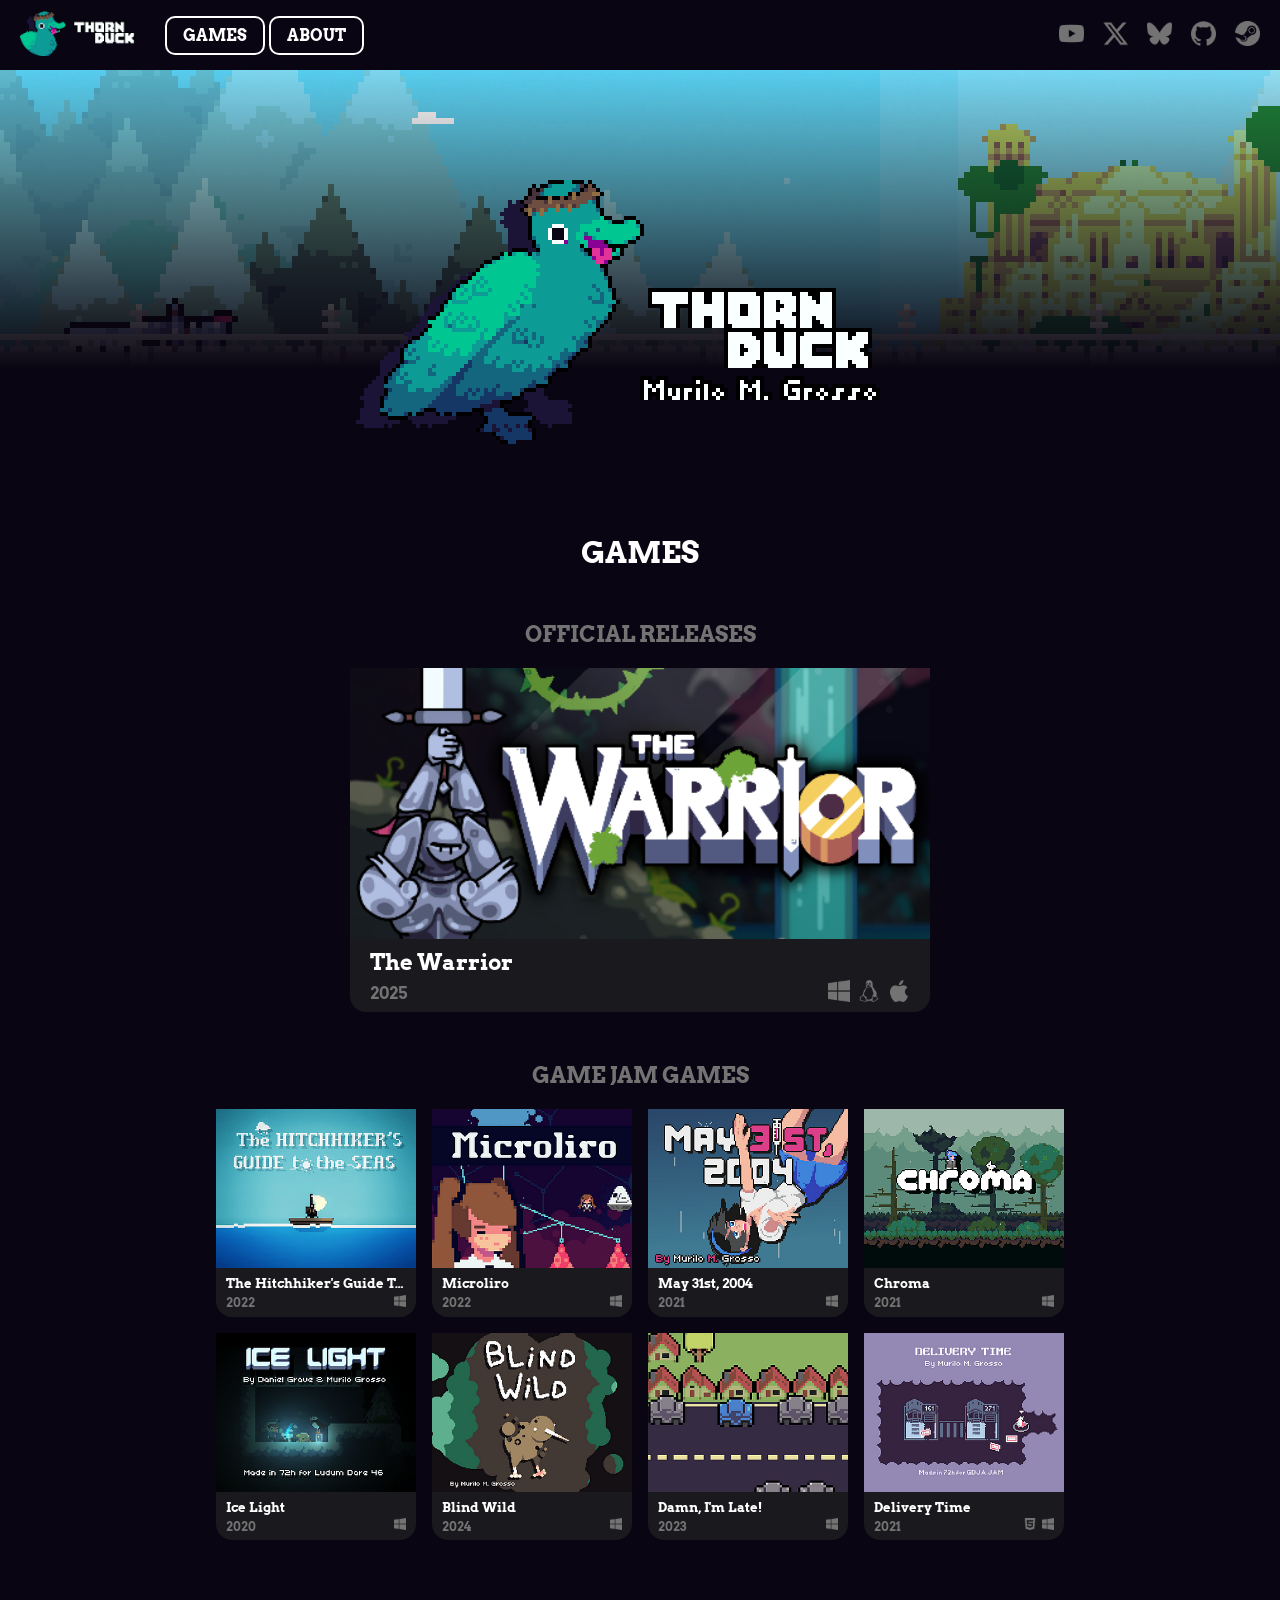
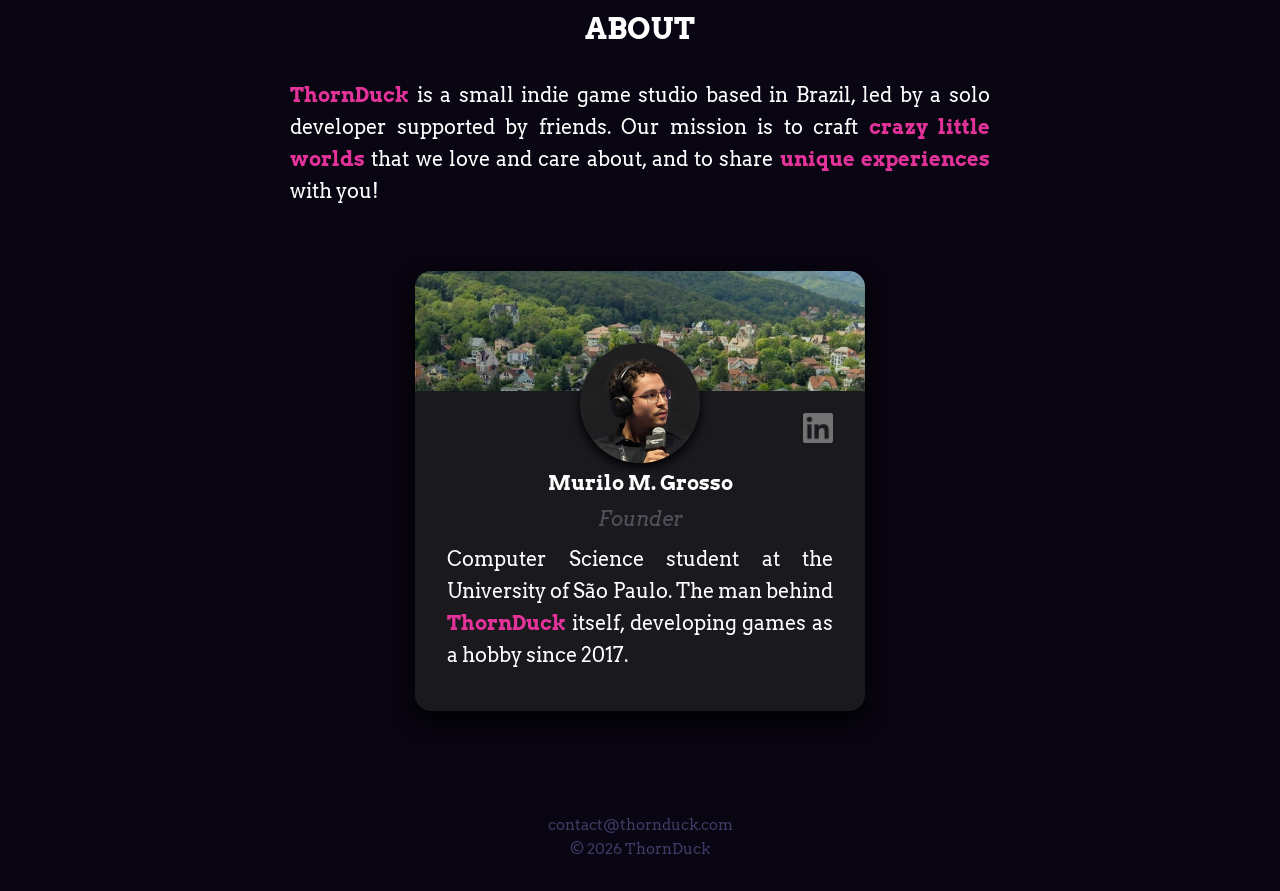
==== commit e7a26eca: "Trailers" ====
--- a/index.html
+++ b/index.html
@@ -7,6 +7,7 @@
 		<link rel="preconnect" href="https://fonts.googleapis.com">
 		<link rel="preconnect" href="https://fonts.gstatic.com" crossorigin>
 		<link href="https://fonts.googleapis.com/css2?family=Arvo:wght@400;700&display=swap" rel="stylesheet">
+		<link rel="preload" as="image" href="imgs/main_background.png" fetchpriority="high">
     	<link rel="stylesheet" href="styles/style.css">
 		<link rel="icon" href="imgs/icon_32.ico">
 </head>
@@ -61,10 +62,13 @@
 
 					<div class="game-info">
 						<p class="game-name">The Warrior</p>
-						<div class="game-platforms">
-							<img src="imgs/windows.webp" alt="Available on Windows">
-							<img src="imgs/linux.webp" alt="Available on Linux">
-							<img src="imgs/mac.webp" alt="Available on Mac">
+						<div class="game-meta">
+							<span class="game-year">2025</span>
+							<div class="game-platforms">
+								<img src="imgs/windows.webp" alt="Available on Windows">
+								<img src="imgs/linux.webp" alt="Available on Linux">
+								<img src="imgs/mac.webp" alt="Available on Mac">
+							</div>
 						</div>
 					</div>
 				</div>
@@ -79,13 +83,17 @@
 					<a class="game-capsule" href="https://thornduck.itch.io/the-hitchhikers-guide-to-the-seas" target="_blank">
 						<div class="capsule-image-wrapper">
 							<img src="imgs/thgtts_capsule.png" alt="The Hitchhiker's Guide To The Seas game cover">
-						</div>
-					</a>
-
-					<div class="game-info">
-						<p class="game-name">T.H.G.T.T.S.</p>
-						<div class="game-platforms">
-							<img src="imgs/windows.webp" alt="Available on Windows">
+							<video class="capsule-video" src="imgs/thgtts_trailer.mp4" muted loop playsinline preload="none"></video>
+						</div>
+					</a>
+
+					<div class="game-info">
+						<p class="game-name">The Hitchhiker's Guide To The Seas</p>
+						<div class="game-meta">
+							<span class="game-year">2022</span>
+							<div class="game-platforms">
+								<img src="imgs/windows.webp" alt="Available on Windows">
+							</div>
 						</div>
 					</div>
 				</div>
@@ -99,8 +107,11 @@
 
 					<div class="game-info">
 						<p class="game-name">Microliro</p>
-						<div class="game-platforms">
-							<img src="imgs/windows.webp" alt="Available on Windows">
+						<div class="game-meta">
+							<span class="game-year">2022</span>
+							<div class="game-platforms">
+								<img src="imgs/windows.webp" alt="Available on Windows">
+							</div>
 						</div>
 					</div>
 				</div>
@@ -114,8 +125,11 @@
 
 					<div class="game-info">
 						<p class="game-name">May 31st, 2004</p>
-						<div class="game-platforms">
-							<img src="imgs/windows.webp" alt="Available on Windows">
+						<div class="game-meta">
+							<span class="game-year">2021</span>
+							<div class="game-platforms">
+								<img src="imgs/windows.webp" alt="Available on Windows">
+							</div>
 						</div>
 					</div>
 				</div>
@@ -124,13 +138,17 @@
 					<a class="game-capsule" href="https://thornduck.itch.io/chroma" target="_blank">
 						<div class="capsule-image-wrapper">
 							<img src="imgs/chroma_capsule.png" alt="Chroma game cover">
+							<video class="capsule-video" src="imgs/chroma_trailer.mp4" muted loop playsinline preload="none"></video>
 						</div>
 					</a>
 
 					<div class="game-info">
 						<p class="game-name">Chroma</p>
-						<div class="game-platforms">
-							<img src="imgs/windows.webp" alt="Available on Windows">
+						<div class="game-meta">
+							<span class="game-year">2021</span>
+							<div class="game-platforms">
+								<img src="imgs/windows.webp" alt="Available on Windows">
+							</div>
 						</div>
 					</div>
 				</div>
@@ -144,8 +162,11 @@
 
 					<div class="game-info">
 						<p class="game-name">Ice Light</p>
-						<div class="game-platforms">
-							<img src="imgs/windows.webp" alt="Available on Windows">
+						<div class="game-meta">
+							<span class="game-year">2020</span>
+							<div class="game-platforms">
+								<img src="imgs/windows.webp" alt="Available on Windows">
+							</div>
 						</div>
 					</div>
 				</div>
@@ -159,8 +180,11 @@
 
 					<div class="game-info">
 						<p class="game-name">Blind Wild</p>
-						<div class="game-platforms">
-							<img src="imgs/windows.webp" alt="Available on Windows">
+						<div class="game-meta">
+							<span class="game-year">2024</span>
+							<div class="game-platforms">
+								<img src="imgs/windows.webp" alt="Available on Windows">
+							</div>
 						</div>
 					</div>
 				</div>
@@ -174,8 +198,11 @@
 
 					<div class="game-info">
 						<p class="game-name">Damn, I'm Late!</p>
-						<div class="game-platforms">
-							<img src="imgs/windows.webp" alt="Available on Windows">
+						<div class="game-meta">
+							<span class="game-year">2023</span>
+							<div class="game-platforms">
+								<img src="imgs/windows.webp" alt="Available on Windows">
+							</div>
 						</div>
 					</div>
 				</div>
@@ -189,9 +216,12 @@
 
 					<div class="game-info">
 						<p class="game-name">Delivery Time</p>
-						<div class="game-platforms">
-							<img src="imgs/html.webp" alt="Available on Browser">
-							<img src="imgs/windows.webp" alt="Available on Windows">
+						<div class="game-meta">
+							<span class="game-year">2021</span>
+							<div class="game-platforms">
+								<img src="imgs/html.webp" alt="Available on Browser">
+								<img src="imgs/windows.webp" alt="Available on Windows">
+							</div>
 						</div>
 					</div>
 				</div>
--- a/styles/style.css
+++ b/styles/style.css
@@ -333,6 +333,10 @@
 	justify-content: center;
 }
 
+.game {
+	min-width: 0;
+}
+
 .official-games {
 	gap: 40px;
 	max-width: 1220px;
@@ -367,7 +371,11 @@
 }
 
 .jam-games .game-platforms img {
-	height: 13px;
+	height: 12px;
+}
+
+.jam-games .game-year {
+	font-size: 12px;
 }
 
 .game-capsule {
@@ -413,8 +421,8 @@
 	margin: 0;
 
 	display: flex;
-	justify-content: space-between;
-	align-items: center;
+	flex-direction: column;
+	gap: 0px;
 
 	background-color: var(--panelgray);
 	padding: 6px 20px;
@@ -427,16 +435,35 @@
 	font-size: 22px;
 	font-weight: bold;
 	transition: opacity 0.3s ease;
+
+	overflow: hidden;
+	white-space: nowrap;
+	text-overflow: ellipsis;
 }
 
 .game-capsule:hover ~ .game-info .game-name {
 	opacity: 0.6;
 }
 
+.game-meta {
+	display: flex;
+	justify-content: space-between;
+	align-items: center;
+	width: 100%;
+}
+
 .game-platforms {
 	display: flex;
 	align-items: center;
-	gap: 12px;
+	gap: 8px;
+	margin-bottom: 4px;
+}
+
+.game-year {
+	color: var(--icongray);
+	font-size: 16px;
+	font-weight: bold;
+	white-space: nowrap;
 }
 
 .game-platforms img {
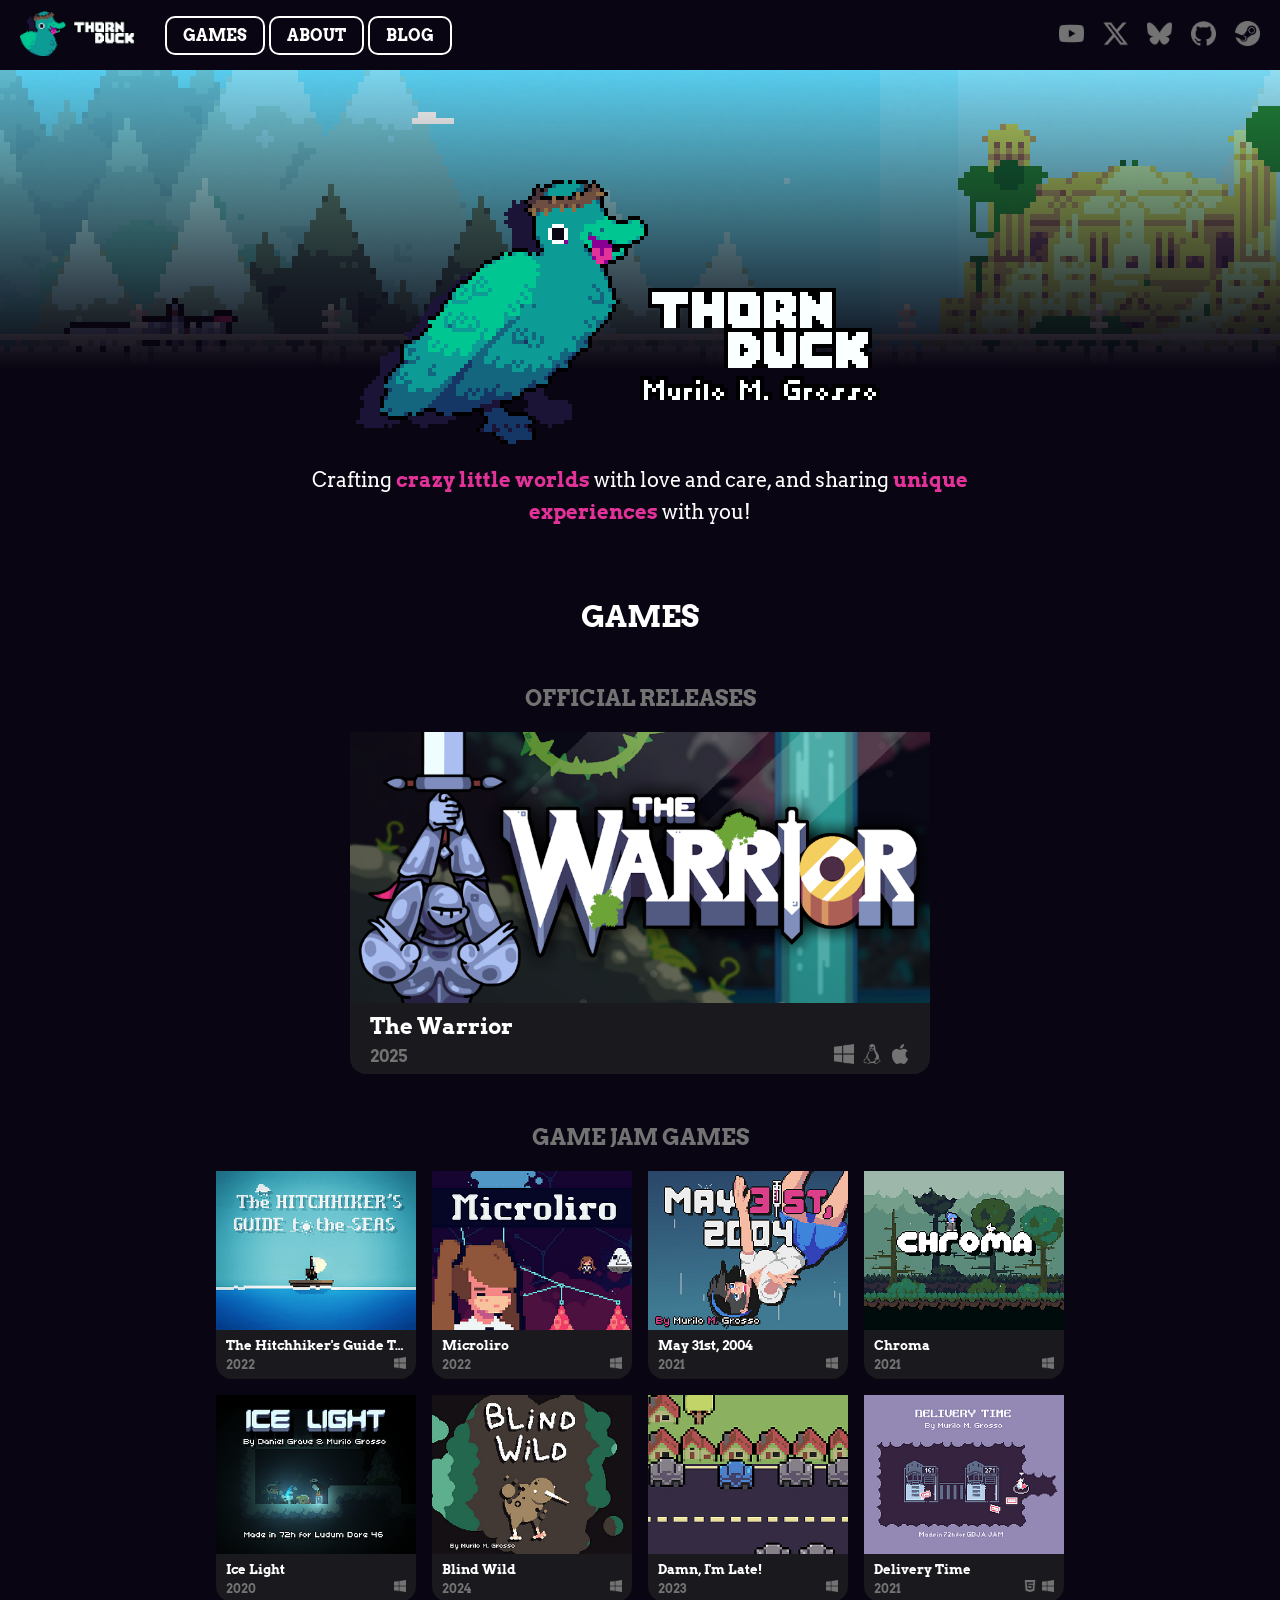
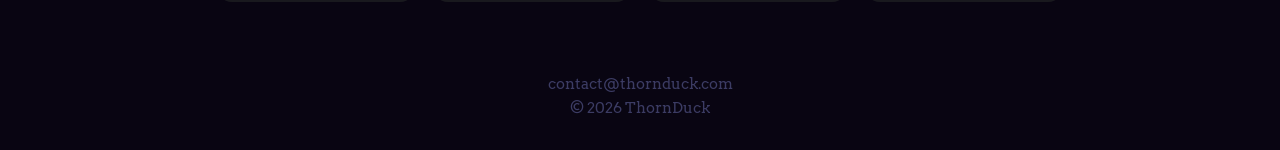
==== commit cffbcf32: "Trailers and blog" ====
--- a/index.html
+++ b/index.html
@@ -21,13 +21,14 @@
 	</button>
 
 	<div class="header-left">
-		<a href="#">
+		<a href="index.html">
 			<img src="imgs/thornduck_header.png" alt="ThornDuck logo" class="header-logo">
 		</a>
 
 		<nav>
-			<a href="#games">GAMES</a>
-			<a href="#about">ABOUT</a>
+			<a href="index.html#games">GAMES</a>
+			<a href="about.html">ABOUT</a>
+			<a href="blog.html">BLOG</a>
 		</nav>
 	</div>
 
@@ -45,6 +46,12 @@
 <main>
 	<img id="main-logo" class="pixel-perfect-image" src="imgs/thornduck_160x80_2025.gif" alt="ThornDuck logo">
 
+	<div class="text text-center">
+		<p>
+			Crafting <span class="colored-text">crazy little worlds</span> with love and care, and sharing <span class="colored-text">unique experiences</span> with you!
+		</p>
+	</div>
+
 	<section id="games">
 		<h2>GAMES</h2>
 
@@ -102,6 +109,7 @@
 					<a class="game-capsule" href="https://thornduck.itch.io/microliro" target="_blank">
 						<div class="capsule-image-wrapper">
 							<img src="imgs/microliro_capsule.png" alt="Microliro game cover">
+							<video class="capsule-video" src="imgs/microliro_trailer.mp4" muted loop playsinline preload="none"></video>
 						</div>
 					</a>
 
@@ -120,6 +128,7 @@
 					<a class="game-capsule" href="https://thornduck.itch.io/may-31st-2004" target="_blank">
 						<div class="capsule-image-wrapper">
 							<img src="imgs/may31st2004_capsule.png" alt="May 31st, 2004 game cover">
+							<video class="capsule-video" src="imgs/may31st2004_trailer.mp4" muted loop playsinline preload="none"></video>
 						</div>
 					</a>
 
@@ -157,6 +166,7 @@
 					<a class="game-capsule" href="https://thorn-dragon.itch.io/ice-light" target="_blank">
 						<div class="capsule-image-wrapper">
 							<img src="imgs/icelight_capsule.png" alt="Ice Light game cover">
+							<video class="capsule-video" src="imgs/icelight_trailer.mp4" muted loop playsinline preload="none"></video>
 						</div>
 					</a>
 
@@ -175,6 +185,7 @@
 					<a class="game-capsule" href="https://thornduck.itch.io/blind-wild" target="_blank">
 						<div class="capsule-image-wrapper">
 							<img src="imgs/blindwild_capsule.png" alt="Blind Wild game cover">
+							<video class="capsule-video" src="imgs/blindwild_trailer.mp4" muted loop playsinline preload="none"></video>
 						</div>
 					</a>
 
@@ -193,6 +204,7 @@
 					<a class="game-capsule" href="https://thornduck.itch.io/damn-im-late" target="_blank">
 						<div class="capsule-image-wrapper">
 							<img src="imgs/damnimlate_capsule.png" alt="Damn, I'm Late game cover">
+							<video class="capsule-video" src="imgs/damnimlate_trailer.mp4" muted loop playsinline preload="none"></video>
 						</div>
 					</a>
 
@@ -211,6 +223,7 @@
 					<a class="game-capsule" href="https://thornduck.itch.io/delivery-time" target="_blank">
 						<div class="capsule-image-wrapper">
 							<img src="imgs/deliverytime_capsule.png" alt="Delivery Time game cover">
+							<video class="capsule-video" src="imgs/deliverytime_trailer.mp4" muted loop playsinline preload="none"></video>
 						</div>
 					</a>
 
@@ -225,35 +238,6 @@
 						</div>
 					</div>
 				</div>
-			</div>
-		</div>
-	</section>
-
-	<section id="about">
-		<h2>ABOUT</h2>
-
-		<div class="text">
-			<p>
-				<span class="colored-text">ThornDuck</span> is a small indie game studio based in Brazil, led by a solo developer supported by friends.
-				Our mission is to craft <span class="colored-text">crazy little worlds</span> that we love and care about, and to share <span class="colored-text">unique experiences</span> with you!
-			</p>
-		</div>
-
-		<div class="members-wrapper">
-			<div class="member" id="murilo">
-				<div class="member-header">
-					<img class="profile-pic" src="imgs/murilo.jpg" alt="Murilo M. Grosso">
-					<a class="member-linkedin" href="https://linkedin.com/in/murilomgrosso" target="_blank">
-						<img src="imgs/linkedin.webp" alt="LinkedIn">
-					</a>
-				</div>
-
-				<p class="member-name">Murilo M. Grosso</p>
-				<p class="member-role">Founder</p>
-				<p class="member-description">
-					Computer Science student at the University of São Paulo.
-					The man behind <span class="colored-text">ThornDuck</span> itself, developing games as a hobby since 2017.
-				</p>
 			</div>
 		</div>
 	</section>
--- a/styles/style.css
+++ b/styles/style.css
@@ -176,6 +176,10 @@
     background-size: auto 600px, auto;
 }
 
+main.no-bg {
+    background-image: none;
+}
+
 section {
     scroll-margin-top: 80px;
 	margin-top: 70px;
@@ -186,6 +190,11 @@
 	font-size: 30px;
 }
 
+#about h2,
+#blog h2 {
+	margin-top: 15px;
+}
+
 h3 {
 	font-size: 22px;
 	margin-bottom: 20px;
@@ -200,6 +209,10 @@
 .colored-text {
 	color: var(--pink);
 	font-weight: bold;
+}
+
+.muted-text {
+	color: var(--icongray);
 }
 
 #main-logo {
@@ -218,7 +231,52 @@
 	-ms-interpolation-mode: nearest-neighbor;
 }
 
-#about {
+#post {
+	max-width: 700px;
+	margin-left: auto;
+	margin-right: auto;
+	padding: 15px 20px 0;
+	text-align: left;
+}
+
+#post h2 {
+	text-align: center;
+	letter-spacing: 0.8px;
+}
+
+#post p {
+	margin-bottom: 1.5rem;
+}
+
+.post-page-date {
+	color: var(--icongray);
+	font-size: 16px;
+	font-weight: bold;
+	text-align: center;
+}
+
+.back-to-blog {
+	display: inline-block;
+	margin-top: 20px;
+
+	padding: 8px 16px;
+	border: 2px solid var(--white);
+	border-radius: 10px;
+
+	color: var(--white);
+	text-decoration: none;
+	font-weight: bold;
+	font-size: 14px;
+
+	transition: 0.3s;
+}
+
+.back-to-blog:hover {
+	background-color: var(--white);
+	color: var(--darkblue);
+}
+
+#about, #blog {
 	display: flex;
 	flex-direction: column;
 	gap: 2rem;
@@ -228,6 +286,14 @@
 	max-width: 700px;
 	margin: auto;
 	text-align: justify;
+}
+
+#post .text {
+	margin-top: 40px;
+}
+
+.text-center {
+	text-align: center;
 }
 
 .members-wrapper {
@@ -314,13 +380,121 @@
 }
 
 .member-role {
-	color: var(--mutedgray); 
-  	font-style: italic;
+	color: var(--icongray);
+	font-size: 16px;
+	font-weight: bold;
 }
 
 .member-description {
 	margin: 0.5rem 0;
 	text-align: justify;
+}
+
+.blog-posts {
+	display: flex;
+	flex-direction: column;
+	align-items: center;
+	gap: 24px;
+
+	margin: 0 auto;
+	padding: 0 20px;
+}
+
+.blog-post {
+	width: 900px;
+	max-width: 100%;
+
+	display: flex;
+
+	border-radius: 16px;
+	overflow: hidden;
+
+	background-color: var(--panelgray);
+	box-shadow: 0 8px 25px var(--black);
+}
+
+.post-image-link {
+	display: block;
+	flex: 0 0 280px;
+}
+
+.post-image-wrapper {
+	position: relative;
+	overflow: hidden;
+	height: 100%;
+	min-height: 180px;
+}
+
+.post-image-wrapper img {
+	display: block;
+	width: 100%;
+	height: 100%;
+	object-fit: cover;
+	transition: transform 0.3s ease;
+}
+
+.post-image-link:hover .post-image-wrapper img {
+	transform: scale(1.04);
+}
+
+.post-info {
+	flex: 1;
+	min-width: 0;
+
+	display: flex;
+	flex-direction: column;
+	justify-content: center;
+	gap: 8px;
+
+	padding: 24px 30px;
+	text-align: left;
+}
+
+.post-date {
+	color: var(--icongray);
+	font-size: 16px;
+	font-weight: bold;
+	transition: opacity 0.3s ease;
+}
+
+.post-title {
+	font-size: 22px;
+	letter-spacing: 0.8px;
+	font-weight: bold;
+	transition: opacity 0.3s ease;
+}
+
+.post-description {
+	font-size: 16px;
+	line-height: 1.5;
+	transition: opacity 0.3s ease;
+}
+
+.post-image-link:hover ~ .post-info .post-title,
+.post-image-link:hover ~ .post-info .post-description,
+.post-image-link:hover ~ .post-info .post-date {
+	opacity: 0.6;
+}
+
+.read-more {
+	align-self: flex-start;
+	margin-top: 4px;
+
+	padding: 8px 16px;
+	border: 2px solid var(--white);
+	border-radius: 10px;
+
+	color: var(--white);
+	text-decoration: none;
+	font-weight: bold;
+	font-size: 14px;
+
+	transition: 0.3s;
+}
+
+.read-more:hover {
+	background-color: var(--white);
+	color: var(--darkblue);
 }
 
 .games-group {
@@ -467,7 +641,7 @@
 }
 
 .game-platforms img {
-	height: 22px;
+	height: 20px;
 	filter: brightness(0) invert(0.45);
 }
 
@@ -581,6 +755,32 @@
 	.member-linkedin {
 		top: 118px;
 	}
+
+	.blog-post {
+		flex-direction: column;
+	}
+
+	.post-image-link {
+		flex: none;
+		width: 100%;
+	}
+
+	.post-image-wrapper {
+		height: 180px;
+		min-height: 0;
+	}
+
+	.post-info {
+		padding: 16px 20px;
+	}
+
+	.post-title {
+		font-size: 20px;
+	}
+
+	.post-description {
+		font-size: 15px;
+	}
 }
 
 @media (max-width: 380px) {
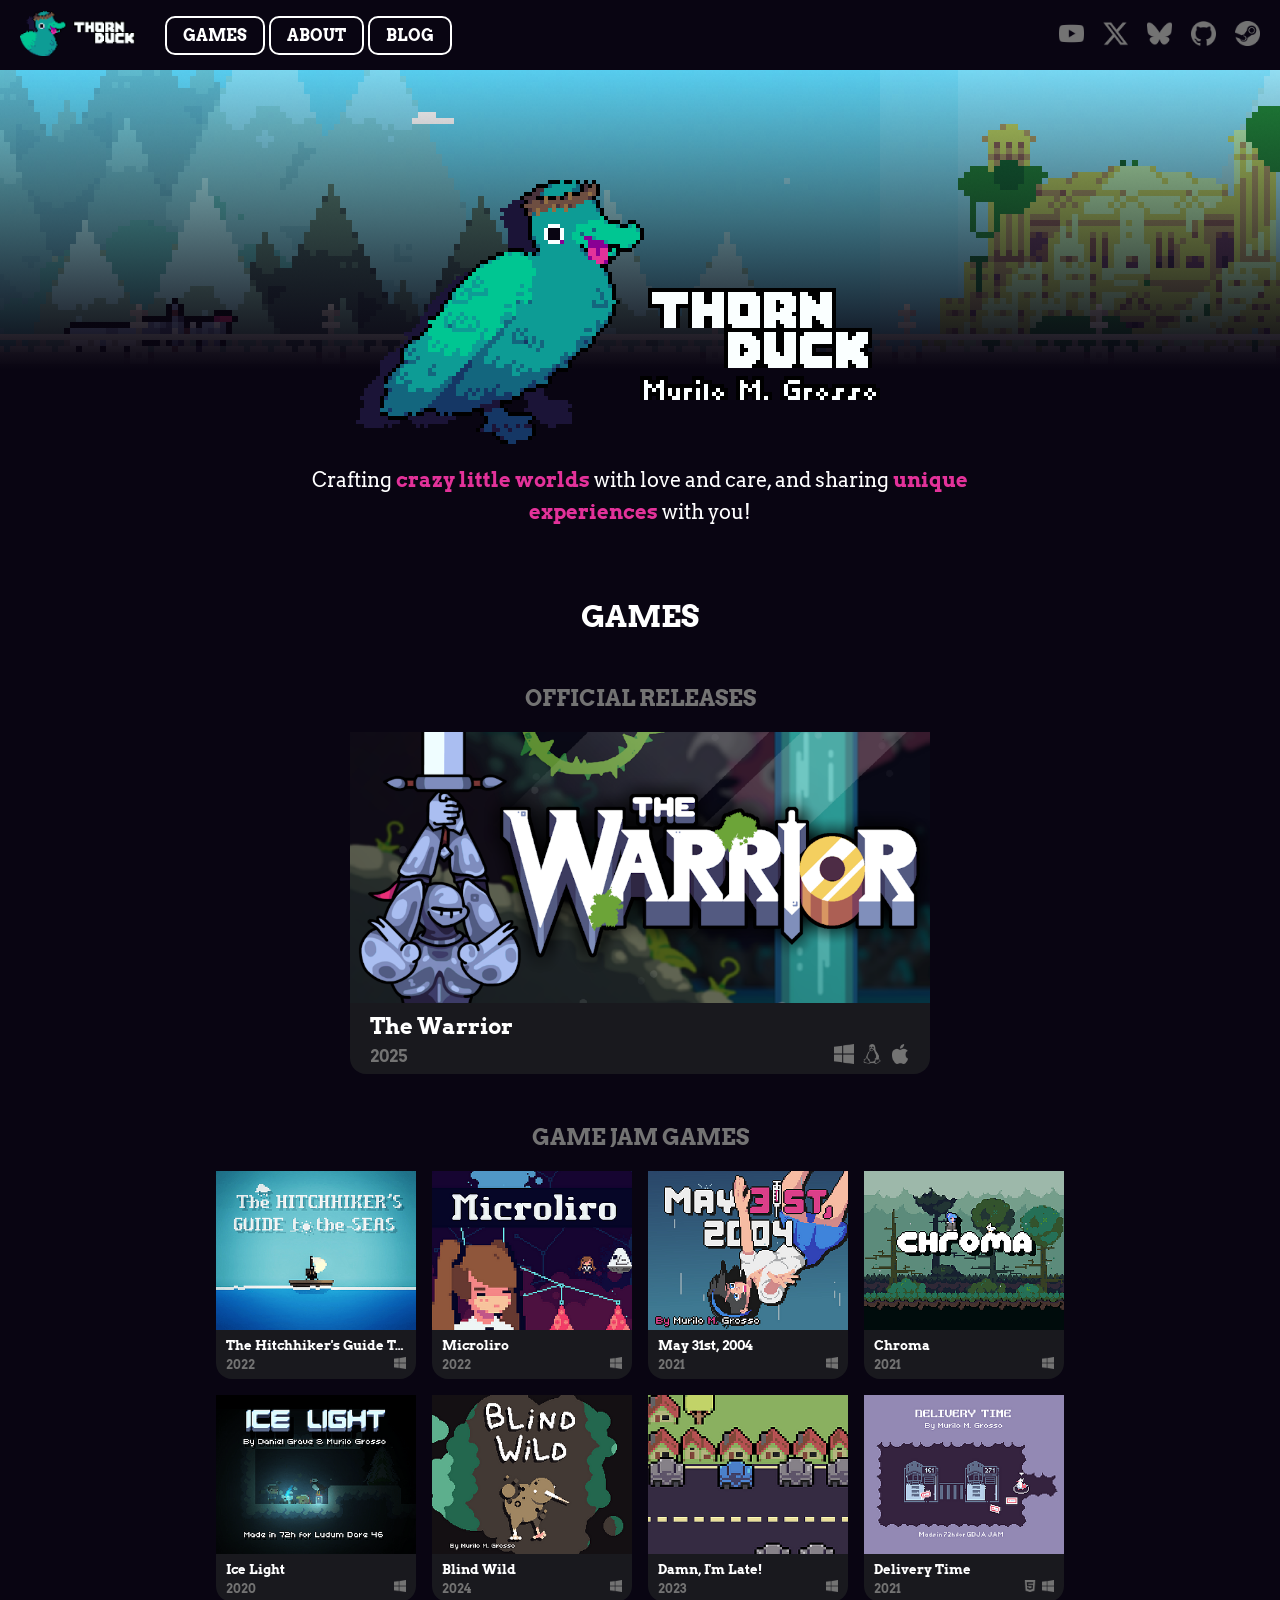
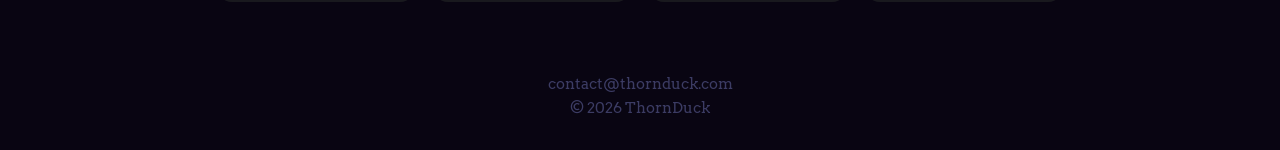
==== commit 8021e27e: "Modularization" ====
--- a/index.html
+++ b/index.html
@@ -13,35 +13,7 @@
 </head>
 
 <body>
-<header>
-	<button class="hamburger" id="hamburgerBtn" aria-label="Toggle menu" aria-expanded="false">
-		<span></span>
-		<span></span>
-		<span></span>
-	</button>
-
-	<div class="header-left">
-		<a href="index.html">
-			<img src="imgs/thornduck_header.png" alt="ThornDuck logo" class="header-logo">
-		</a>
-
-		<nav>
-			<a href="index.html#games">GAMES</a>
-			<a href="about.html">ABOUT</a>
-			<a href="blog.html">BLOG</a>
-		</nav>
-	</div>
-
-	<div class="header-right">
-		<a href="https://www.youtube.com/@thornduck303" target="_blank"><img src="imgs/youtube.webp" alt="YouTube"></a>
-		<a href="https://twitter.com/Murilo3031" target="_blank"><img src="imgs/x.webp" alt="X"></a>
-		<a href="https://bsky.app/profile/thornduck.bsky.social" target="_blank"><img src="imgs/bluesky.webp" alt="Bluesky"></a>
-		<a href="https://github.com/thornduck303" target="_blank"><img src="imgs/github.webp" alt="Github"></a>
-		<a href="https://store.steampowered.com/curator/45712863-ThornDuck/" target="_blank"><img src="imgs/steam.webp" alt="Steam"></a>
-	</div>
-
-	<div class="mobile-menu" id="mobileMenu"></div>
-</header>
+<header id="header"></header>
 
 <main>
 	<img id="main-logo" class="pixel-perfect-image" src="imgs/thornduck_160x80_2025.gif" alt="ThornDuck logo">
@@ -58,195 +30,18 @@
 		<div class="games-group">
 			<h3 class="games-subheading">OFFICIAL RELEASES</h3>
 
-			<div class="games-grid official-games">
-				<div class="game">
-					<a class="game-capsule" href="https://store.steampowered.com/app/2411250/The_Warrior/" target="_blank">
-						<div class="capsule-image-wrapper">
-							<img src="imgs/thewarrior_capsule.png" alt="The Warrior game cover">
-							<video class="capsule-video" src="imgs/thewarrior_trailer.mp4" muted loop playsinline preload="none"></video>
-						</div>
-					</a>
-
-					<div class="game-info">
-						<p class="game-name">The Warrior</p>
-						<div class="game-meta">
-							<span class="game-year">2025</span>
-							<div class="game-platforms">
-								<img src="imgs/windows.webp" alt="Available on Windows">
-								<img src="imgs/linux.webp" alt="Available on Linux">
-								<img src="imgs/mac.webp" alt="Available on Mac">
-							</div>
-						</div>
-					</div>
-				</div>
-			</div>
+			<div class="games-grid official-games" id="official-games-grid"></div>
 		</div>
 
 		<div class="games-group">
 			<h3 class="games-subheading">GAME JAM GAMES</h3>
 
-			<div class="games-grid jam-games">
-				<div class="game">
-					<a class="game-capsule" href="https://thornduck.itch.io/the-hitchhikers-guide-to-the-seas" target="_blank">
-						<div class="capsule-image-wrapper">
-							<img src="imgs/thgtts_capsule.png" alt="The Hitchhiker's Guide To The Seas game cover">
-							<video class="capsule-video" src="imgs/thgtts_trailer.mp4" muted loop playsinline preload="none"></video>
-						</div>
-					</a>
-
-					<div class="game-info">
-						<p class="game-name">The Hitchhiker's Guide To The Seas</p>
-						<div class="game-meta">
-							<span class="game-year">2022</span>
-							<div class="game-platforms">
-								<img src="imgs/windows.webp" alt="Available on Windows">
-							</div>
-						</div>
-					</div>
-				</div>
-
-				<div class="game">
-					<a class="game-capsule" href="https://thornduck.itch.io/microliro" target="_blank">
-						<div class="capsule-image-wrapper">
-							<img src="imgs/microliro_capsule.png" alt="Microliro game cover">
-							<video class="capsule-video" src="imgs/microliro_trailer.mp4" muted loop playsinline preload="none"></video>
-						</div>
-					</a>
-
-					<div class="game-info">
-						<p class="game-name">Microliro</p>
-						<div class="game-meta">
-							<span class="game-year">2022</span>
-							<div class="game-platforms">
-								<img src="imgs/windows.webp" alt="Available on Windows">
-							</div>
-						</div>
-					</div>
-				</div>
-
-				<div class="game">
-					<a class="game-capsule" href="https://thornduck.itch.io/may-31st-2004" target="_blank">
-						<div class="capsule-image-wrapper">
-							<img src="imgs/may31st2004_capsule.png" alt="May 31st, 2004 game cover">
-							<video class="capsule-video" src="imgs/may31st2004_trailer.mp4" muted loop playsinline preload="none"></video>
-						</div>
-					</a>
-
-					<div class="game-info">
-						<p class="game-name">May 31st, 2004</p>
-						<div class="game-meta">
-							<span class="game-year">2021</span>
-							<div class="game-platforms">
-								<img src="imgs/windows.webp" alt="Available on Windows">
-							</div>
-						</div>
-					</div>
-				</div>
-
-				<div class="game">
-					<a class="game-capsule" href="https://thornduck.itch.io/chroma" target="_blank">
-						<div class="capsule-image-wrapper">
-							<img src="imgs/chroma_capsule.png" alt="Chroma game cover">
-							<video class="capsule-video" src="imgs/chroma_trailer.mp4" muted loop playsinline preload="none"></video>
-						</div>
-					</a>
-
-					<div class="game-info">
-						<p class="game-name">Chroma</p>
-						<div class="game-meta">
-							<span class="game-year">2021</span>
-							<div class="game-platforms">
-								<img src="imgs/windows.webp" alt="Available on Windows">
-							</div>
-						</div>
-					</div>
-				</div>
-
-				<div class="game">
-					<a class="game-capsule" href="https://thorn-dragon.itch.io/ice-light" target="_blank">
-						<div class="capsule-image-wrapper">
-							<img src="imgs/icelight_capsule.png" alt="Ice Light game cover">
-							<video class="capsule-video" src="imgs/icelight_trailer.mp4" muted loop playsinline preload="none"></video>
-						</div>
-					</a>
-
-					<div class="game-info">
-						<p class="game-name">Ice Light</p>
-						<div class="game-meta">
-							<span class="game-year">2020</span>
-							<div class="game-platforms">
-								<img src="imgs/windows.webp" alt="Available on Windows">
-							</div>
-						</div>
-					</div>
-				</div>
-
-				<div class="game">
-					<a class="game-capsule" href="https://thornduck.itch.io/blind-wild" target="_blank">
-						<div class="capsule-image-wrapper">
-							<img src="imgs/blindwild_capsule.png" alt="Blind Wild game cover">
-							<video class="capsule-video" src="imgs/blindwild_trailer.mp4" muted loop playsinline preload="none"></video>
-						</div>
-					</a>
-
-					<div class="game-info">
-						<p class="game-name">Blind Wild</p>
-						<div class="game-meta">
-							<span class="game-year">2024</span>
-							<div class="game-platforms">
-								<img src="imgs/windows.webp" alt="Available on Windows">
-							</div>
-						</div>
-					</div>
-				</div>
-
-				<div class="game">
-					<a class="game-capsule" href="https://thornduck.itch.io/damn-im-late" target="_blank">
-						<div class="capsule-image-wrapper">
-							<img src="imgs/damnimlate_capsule.png" alt="Damn, I'm Late game cover">
-							<video class="capsule-video" src="imgs/damnimlate_trailer.mp4" muted loop playsinline preload="none"></video>
-						</div>
-					</a>
-
-					<div class="game-info">
-						<p class="game-name">Damn, I'm Late!</p>
-						<div class="game-meta">
-							<span class="game-year">2023</span>
-							<div class="game-platforms">
-								<img src="imgs/windows.webp" alt="Available on Windows">
-							</div>
-						</div>
-					</div>
-				</div>
-
-				<div class="game">
-					<a class="game-capsule" href="https://thornduck.itch.io/delivery-time" target="_blank">
-						<div class="capsule-image-wrapper">
-							<img src="imgs/deliverytime_capsule.png" alt="Delivery Time game cover">
-							<video class="capsule-video" src="imgs/deliverytime_trailer.mp4" muted loop playsinline preload="none"></video>
-						</div>
-					</a>
-
-					<div class="game-info">
-						<p class="game-name">Delivery Time</p>
-						<div class="game-meta">
-							<span class="game-year">2021</span>
-							<div class="game-platforms">
-								<img src="imgs/html.webp" alt="Available on Browser">
-								<img src="imgs/windows.webp" alt="Available on Windows">
-							</div>
-						</div>
-					</div>
-				</div>
-			</div>
+			<div class="games-grid jam-games" id="jam-games-grid"></div>
 		</div>
 	</section>
 </main>
 
-<footer>
-	<p>contact@thornduck.com</p>
-	<p>© 2026 ThornDuck</p>
-</footer>
+<footer id="footer"></footer>
 
 <script src="scripts/script.js"></script>
 </body>
--- a/styles/style.css
+++ b/styles/style.css
@@ -27,6 +27,7 @@
 	font-family: 'Arvo', serif;
 	background-color: var(--darkblue);
 	color: var(--white);
+	overflow-x: hidden;
 }
 
 header {
@@ -207,12 +208,24 @@
 }
 
 .colored-text {
-	color: var(--pink);
+	color: var(--pink) !important;
 	font-weight: bold;
 }
 
 .muted-text {
 	color: var(--icongray);
+}
+
+.text-link {
+	color: inherit;
+	text-decoration: underline;
+	text-decoration-style: dashed;
+	text-underline-offset: 3px;
+	transition: opacity 0.3s ease;
+}
+
+.text-link:hover {
+	opacity: 0.6;
 }
 
 #main-logo {
@@ -325,16 +338,13 @@
 	width: 100%; 
 	height: 120px; 
 
+	background-image: var(--header-img);
 	background-size: cover; 
 	background-position: center;
 	 z-index: 0; 
 	 opacity: 0.8; 
 }
 
-#murilo::before {
-	background-image: url("../imgs/murilo_header.jpg");
-}
-
 .member > * { 
 	position: relative; 
 	z-index: 1; 
@@ -346,15 +356,33 @@
 	align-items: center;
 }
 
+.profile-pic-link {
+	display: block;
+	margin: 40px auto 0 auto;
+}
+
+.profile-pic-wrapper {
+	width: 120px;
+	height: 120px;
+
+	border-radius: 50%;
+	overflow: hidden;
+
+	box-shadow: 0 4px 10px var(--black);
+}
+
 .profile-pic { 
-	width: 120px; 
-	height: 120px;
-	margin: 40px auto 0 auto; 
-
-	border-radius: 50%; 
+	width: 100%; 
+	height: 100%;
+
+	display: block;
 	object-fit: cover; 
 
-	box-shadow: 0 4px 10px var(--black); 
+	transition: transform 0.3s ease;
+}
+
+.profile-pic-link:hover .profile-pic {
+	transform: scale(1.04);
 }
 
 .member-linkedin {
@@ -377,17 +405,26 @@
 .member-name {
 	margin: 0.25rem 0;
   	font-weight: bold;
+	transition: opacity 0.3s ease;
 }
 
 .member-role {
 	color: var(--icongray);
 	font-size: 16px;
 	font-weight: bold;
+	transition: opacity 0.3s ease;
 }
 
 .member-description {
 	margin: 0.5rem 0;
 	text-align: justify;
+	transition: opacity 0.3s ease;
+}
+
+.member:has(.profile-pic-link:hover) .member-name,
+.member:has(.profile-pic-link:hover) .member-role,
+.member:has(.profile-pic-link:hover) .member-description {
+	opacity: 0.6;
 }
 
 .blog-posts {
@@ -403,6 +440,7 @@
 .blog-post {
 	width: 900px;
 	max-width: 100%;
+	min-width: 0;
 
 	display: flex;
 
@@ -416,6 +454,7 @@
 .post-image-link {
 	display: block;
 	flex: 0 0 280px;
+	min-width: 0;
 }
 
 .post-image-wrapper {
@@ -462,12 +501,19 @@
 	letter-spacing: 0.8px;
 	font-weight: bold;
 	transition: opacity 0.3s ease;
+	overflow-wrap: break-word;
 }
 
 .post-description {
 	font-size: 16px;
 	line-height: 1.5;
 	transition: opacity 0.3s ease;
+	overflow-wrap: break-word;
+
+	display: -webkit-box;
+	-webkit-box-orient: vertical;
+	-webkit-line-clamp: 2;
+	overflow: hidden;
 }
 
 .post-image-link:hover ~ .post-info .post-title,
@@ -615,7 +661,9 @@
 	text-overflow: ellipsis;
 }
 
-.game-capsule:hover ~ .game-info .game-name {
+.game-capsule:hover ~ .game-info .game-name,
+.game-capsule:hover ~ .game-info .game-year,
+.game-capsule:hover ~ .game-info .game-platforms {
 	opacity: 0.6;
 }
 
@@ -631,6 +679,7 @@
 	align-items: center;
 	gap: 8px;
 	margin-bottom: 4px;
+	transition: opacity 0.3s ease;
 }
 
 .game-year {
@@ -638,6 +687,7 @@
 	font-size: 16px;
 	font-weight: bold;
 	white-space: nowrap;
+	transition: opacity 0.3s ease;
 }
 
 .game-platforms img {
@@ -747,7 +797,7 @@
 		padding: 1.5rem;
 	}
 
-	.profile-pic {
+	.profile-pic-wrapper {
 		width: 100px;
 		height: 100px;
 	}
@@ -757,6 +807,7 @@
 	}
 
 	.blog-post {
+		width: 100%;
 		flex-direction: column;
 	}
 
